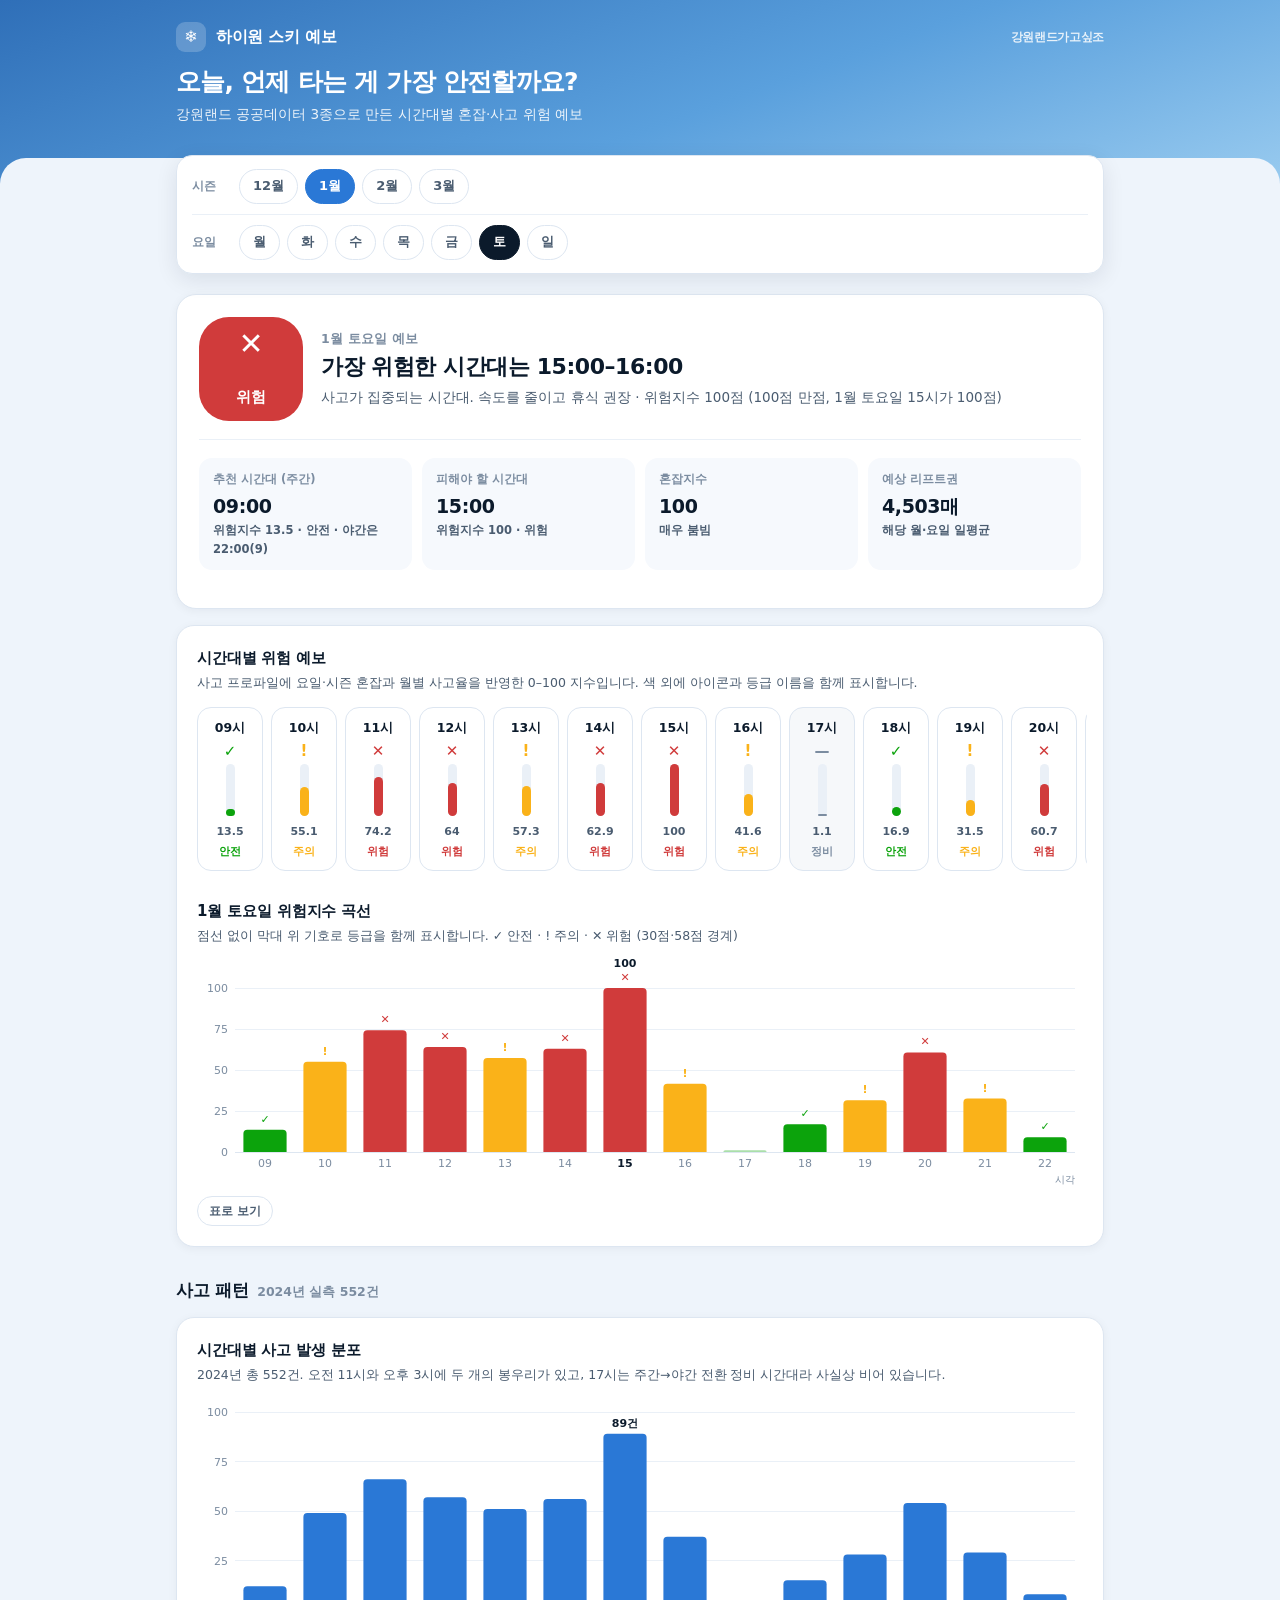
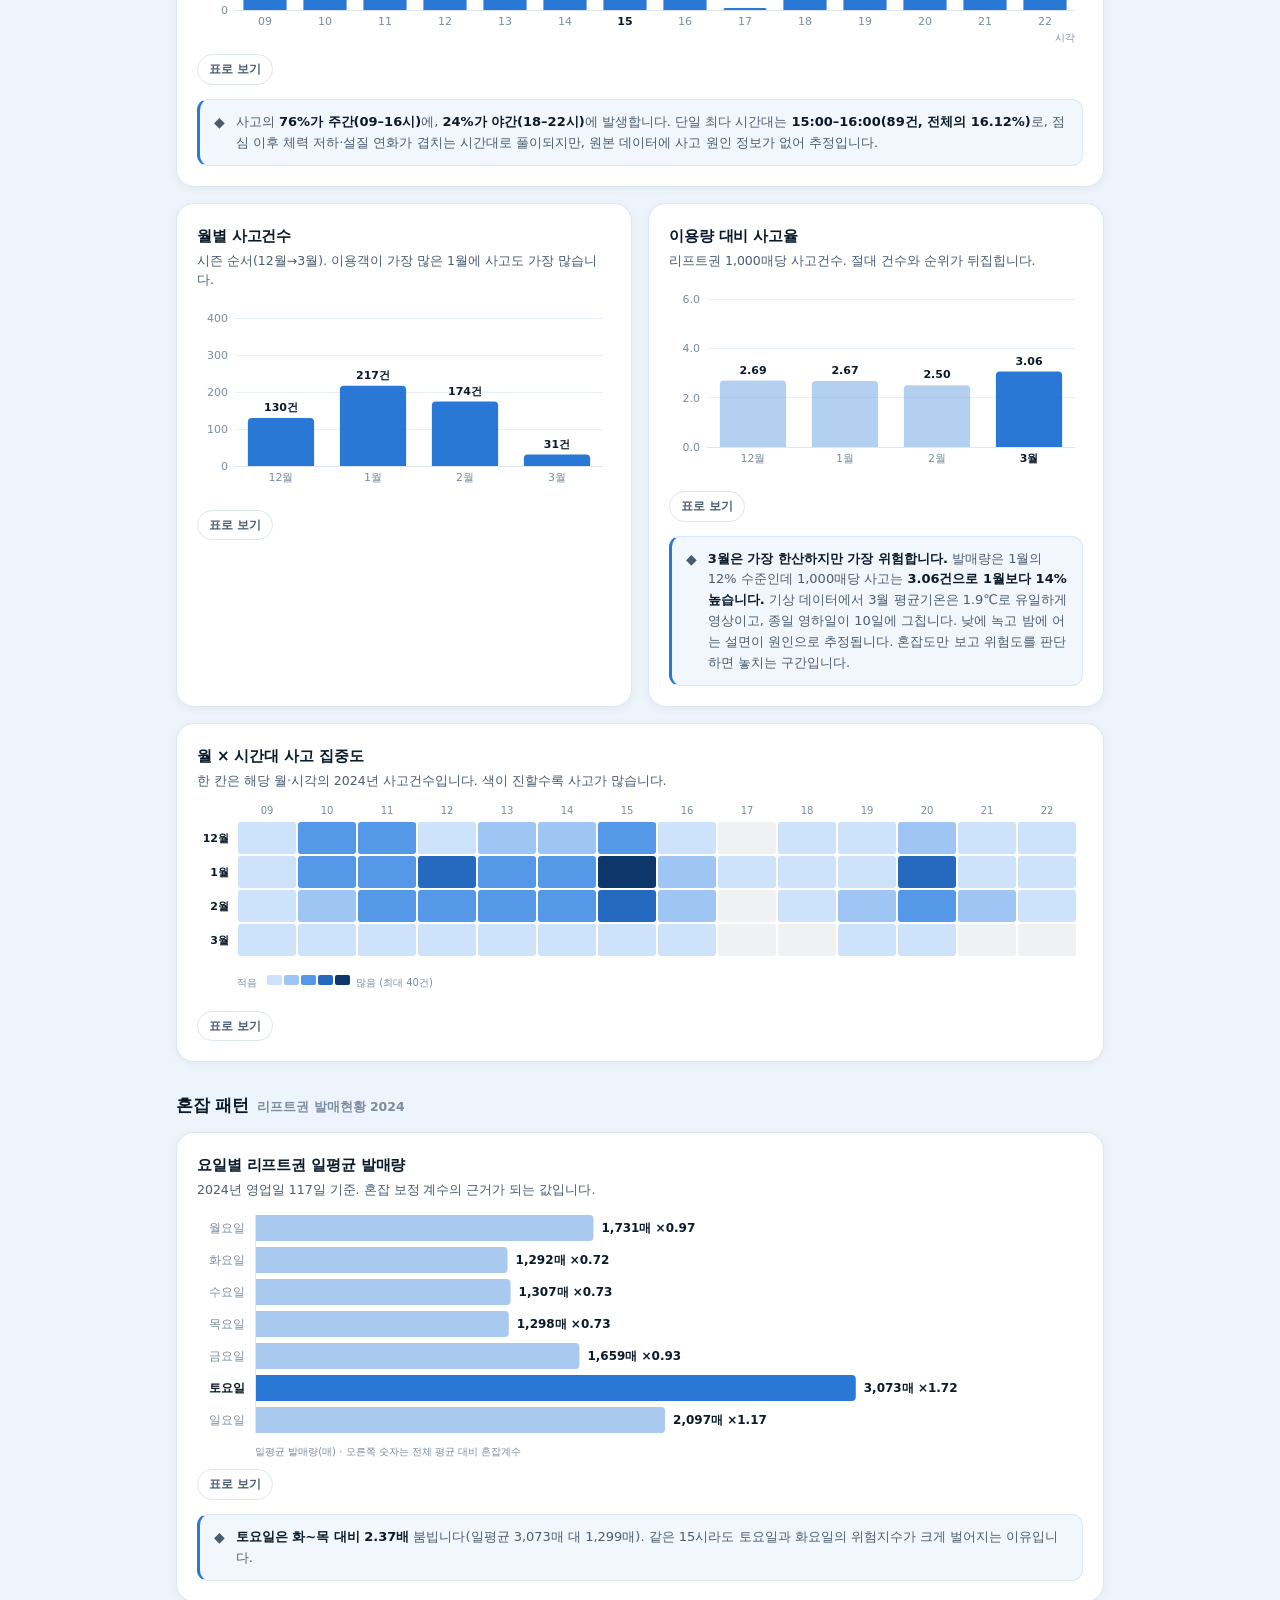
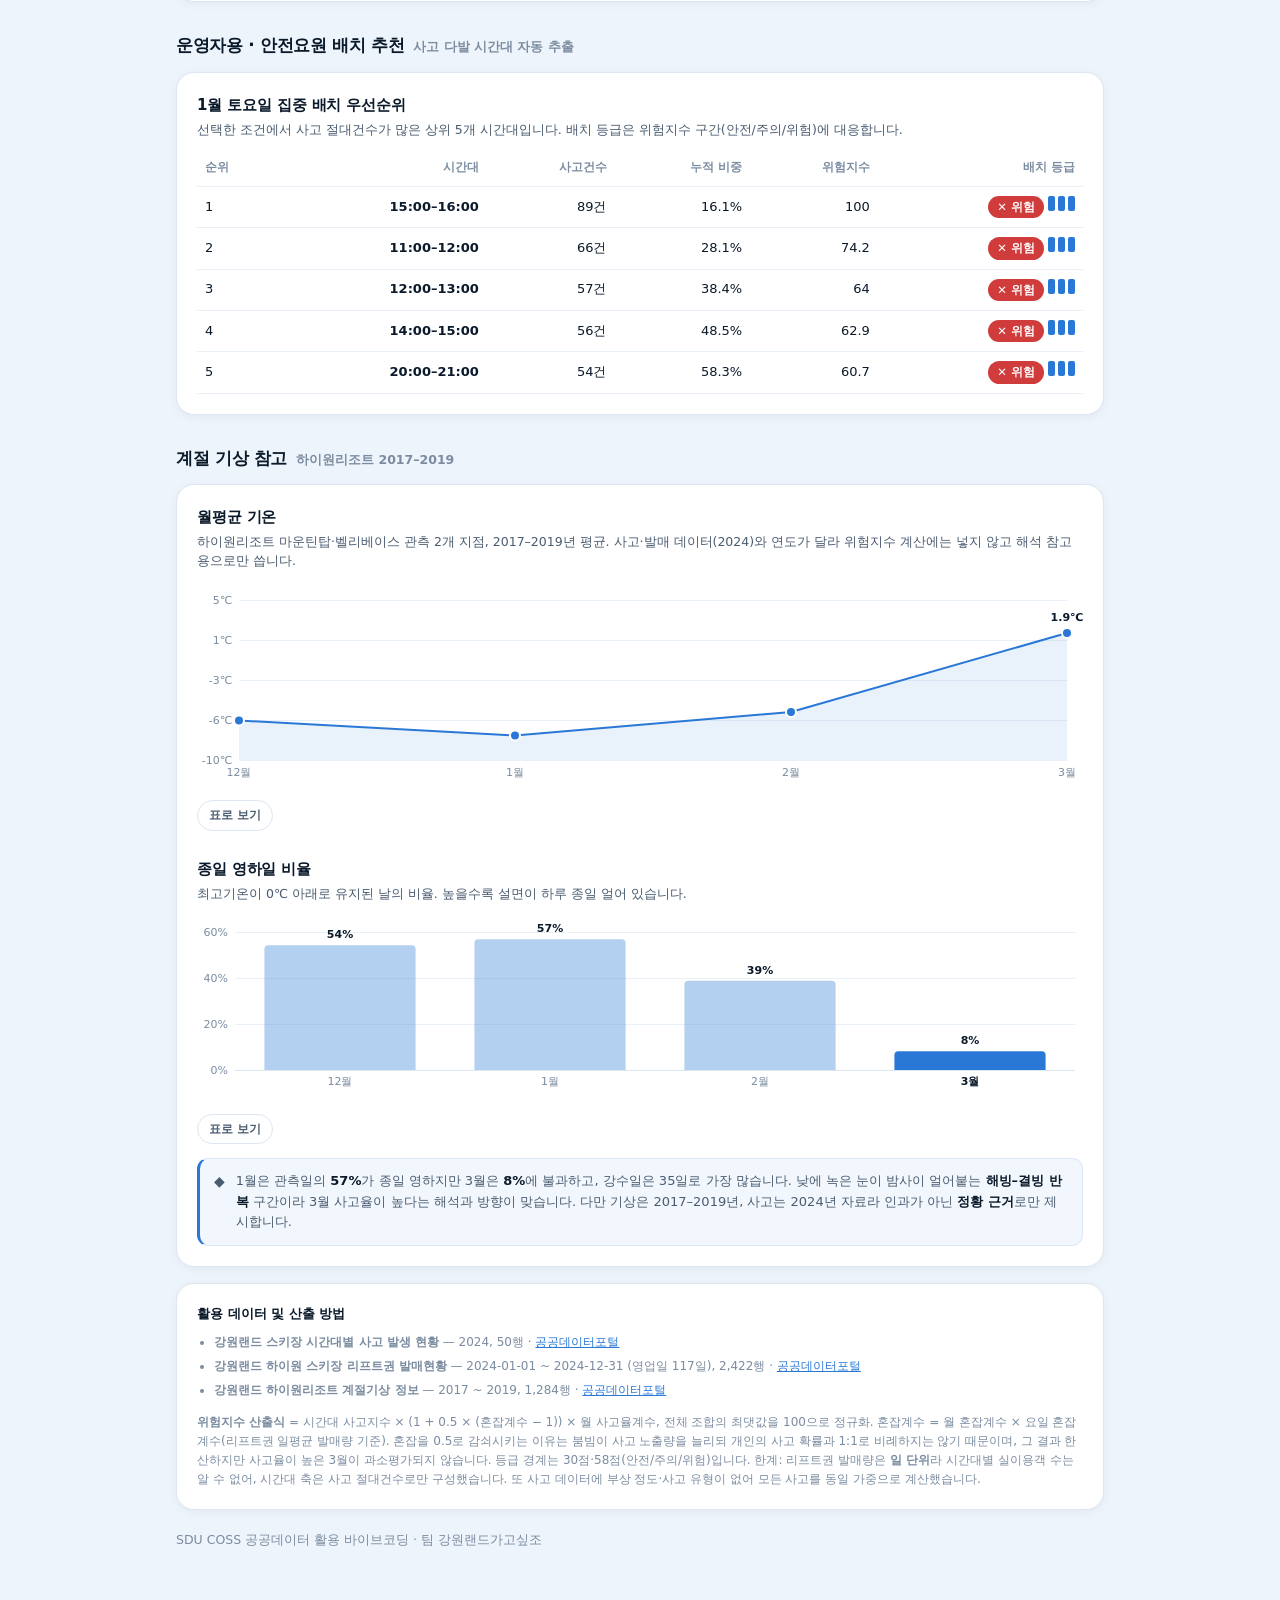
==== index.html @ e533603a "모바일 UI 수정 및 디자인 시안 비교 페이지 제거 - 배치 테이블: 셀 nowrap + 가로 스크롤 컨테이너로 좁은 화면 줄바꿈 깨짐 해결 - 플로팅 바 시즌오프 문구 축약 (모" ====
<!doctype html>
<html lang="ko">
<head>
<meta charset="utf-8">
<meta name="viewport" content="width=device-width, initial-scale=1">
<meta name="description" content="강원랜드 공공데이터 3종으로 만든 하이원 스키장 시간대별 혼잡·사고 위험 예보 서비스">
<meta name="theme-color" content="#2f6fb8">
<title>하이원 스키 예보 — 스키장 혼잡·사고 위험 통합 예보</title>
<link rel="icon" href="data:image/svg+xml,<svg xmlns='http://www.w3.org/2000/svg' viewBox='0 0 100 100'><text y='.9em' font-size='90'>❄️</text></svg>">
<link rel="stylesheet" href="shared/base.css">
<style>
/* ============================================================
   하이원 스키 예보 — 예보형 (최종 확정 디자인)
   기상청 날씨앱 문법: 부드러운 하늘색, 큰 신호등, 가로 시간대 스트립
   ============================================================ */
:root{
  --bg:#eef4fb; --card:#ffffff; --ink:#0b1a2b; --ink2:#4a5c70; --muted:#7b8ca0;
  --line:#dde6f1; --hair:#eaf0f7;
  --sky1:#2f6fb8; --sky2:#5aa0dd; --sky3:#9ccdf0;
  --good:#0ca30c; --warning:#fab219; --critical:#d03b3b;
  --series:#2a78d6;

  /* 차트 엔진 계약 */
  --viz-surface:#ffffff; --viz-ink:#0b1a2b; --viz-ink-2:#4a5c70; --viz-muted:#7b8ca0;
  --viz-grid:#eaf0f7; --viz-axis:#dde6f1; --viz-series:#2a78d6;
  --viz-seq:#cde2fb,#9ec5f4,#5598e7,#256abf,#0d366b;
  --viz-empty:rgba(11,26,43,.06); --viz-hover:rgba(42,120,214,.07); --viz-focus:#2a78d6;
  --viz-tip-bg:#0b1a2b; --viz-tip-ink:#ffffff; --viz-tip-border:rgba(255,255,255,.14);
}
html{ -webkit-text-size-adjust:100%; }
body{
  margin:0; background:var(--bg); color:var(--ink);
  font-family:system-ui,-apple-system,"Segoe UI","Malgun Gothic",sans-serif;
  line-height:1.6; -webkit-font-smoothing:antialiased;
}
.wrap{ max-width:960px; margin:0 auto; padding:0 16px 64px; }

/* ---------- 헤더 ---------- */
.topbar{
  background:linear-gradient(160deg,var(--sky1),var(--sky2) 55%,var(--sky3));
  color:#fff; padding:22px 0 78px; position:relative; overflow:hidden;
}
.topbar::after{
  content:""; position:absolute; left:0; right:0; bottom:-1px; height:44px;
  background:var(--bg); border-radius:26px 26px 0 0;
}
.topbar .wrap{ padding-bottom:0; position:relative; z-index:1; }
.brand{ display:flex; align-items:center; gap:10px; font-weight:800; letter-spacing:-.02em; }
.brand .mark{
  width:30px; height:30px; border-radius:9px; background:rgba(255,255,255,.2);
  display:grid; place-items:center; font-size:16px;
}
.brand h1{ margin:0; font-size:16px; font-weight:800; }
.brand .team{ margin-left:auto; font-size:11.5px; font-weight:600; opacity:.85; }
.tagline{ margin:14px 0 0; font-size:25px; font-weight:800; letter-spacing:-.03em; line-height:1.3; }
.tagline small{ display:block; font-size:13.5px; font-weight:500; opacity:.9; margin-top:7px; letter-spacing:0; }

/* ---------- 필터 (모든 차트를 한 번에 스코프) ---------- */
.filters{
  position:sticky; top:0; z-index:20; margin:-46px 0 20px;
  background:var(--card); border:1px solid var(--line); border-radius:16px;
  padding:13px 15px; box-shadow:0 6px 22px rgba(11,26,43,.09);
}
.frow{ display:flex; align-items:center; gap:9px; flex-wrap:wrap; }
.frow + .frow{ margin-top:10px; padding-top:10px; border-top:1px solid var(--hair); }
.flabel{ font-size:11.5px; font-weight:700; color:var(--muted); min-width:38px; letter-spacing:.02em; }
.chip{
  font:inherit; font-size:13px; font-weight:600; color:var(--ink2);
  padding:6px 13px; border-radius:999px; border:1px solid var(--line);
  background:#fff; cursor:pointer; transition:.15s;
}
.chip:hover{ border-color:var(--series); color:var(--series); }
.chip[aria-pressed="true"]{ background:var(--series); border-color:var(--series); color:#fff; }
.chip.wk[aria-pressed="true"]{ background:#0b1a2b; border-color:#0b1a2b; }

/* ---------- 신호등 히어로 ---------- */
.hero{
  background:var(--card); border:1px solid var(--line); border-radius:20px;
  padding:22px; margin-bottom:16px; box-shadow:0 2px 10px rgba(11,26,43,.05);
}
.hero-top{ display:flex; gap:18px; align-items:center; flex-wrap:wrap; }
.signal{
  width:104px; height:104px; border-radius:30px; flex:none;
  display:grid; place-items:center; gap:2px; color:#fff; text-align:center;
}
.signal .ic{ font-size:30px; line-height:1; font-weight:700; }
.signal .lb{ font-size:15px; font-weight:800; letter-spacing:.02em; }
.hero-txt{ flex:1; min-width:230px; }
.hero-when{ font-size:12.5px; font-weight:700; color:var(--muted); letter-spacing:.02em; }
.hero-head{ margin:3px 0 5px; font-size:22px; font-weight:800; letter-spacing:-.02em; line-height:1.35; }
.hero-desc{ margin:0; font-size:13.5px; color:var(--ink2); }
.hero-grid{
  display:grid; grid-template-columns:repeat(auto-fit,minmax(150px,1fr));
  gap:10px; margin-top:18px; padding-top:18px; border-top:1px solid var(--hair);
}
.mini{ background:#f6f9fd; border-radius:13px; padding:12px 14px; }
.mini dt{ font-size:11.5px; font-weight:700; color:var(--muted); margin:0 0 3px; }
.mini dd{ margin:0; font-size:19px; font-weight:800; letter-spacing:-.02em; }
.mini .sub{ font-size:11.5px; font-weight:600; color:var(--ink2); }

/* ---------- 시간대 스트립 ---------- */
.strip-scroll{ overflow-x:auto; padding:4px 0 10px; margin:0 -4px; }
.strip{ display:flex; gap:8px; padding:0 4px; min-width:min-content; }
.hcard{
  flex:none; width:66px; border-radius:14px; border:1px solid var(--line);
  background:#fff; padding:10px 6px 11px; text-align:center;
}
.hcard.brk{ background:#f6f8fa; }
.hcard .hh{ font-size:12.5px; font-weight:700; font-variant-numeric:tabular-nums; }
.hcard .ic{ font-size:15px; font-weight:800; margin:6px 0 5px; line-height:1; }
.gauge{ height:52px; width:9px; margin:0 auto 7px; background:var(--hair); border-radius:5px; position:relative; }
.gauge i{ position:absolute; left:0; right:0; bottom:0; border-radius:5px; display:block; }
.hcard .sc{ font-size:11px; font-weight:700; color:var(--ink2); font-variant-numeric:tabular-nums; }
.hcard .lv{ font-size:10.5px; font-weight:700; margin-top:2px; }

/* ---------- 카드 ---------- */
.card{
  background:var(--card); border:1px solid var(--line); border-radius:18px;
  padding:20px; margin-bottom:16px; box-shadow:0 2px 10px rgba(11,26,43,.05);
}
.card > .ch-root + .ch-root{ margin-top:26px; padding-top:22px; border-top:1px solid var(--hair); }
.sect{ margin:30px 0 12px; display:flex; align-items:baseline; gap:9px; }
.sect h2{ margin:0; font-size:17px; font-weight:800; letter-spacing:-.02em; }
.sect span{ font-size:12.5px; color:var(--muted); font-weight:600; }
.two{ display:grid; grid-template-columns:1fr 1fr; gap:16px; }
@media (max-width:720px){ .two{ grid-template-columns:1fr; } }

/* ---------- 인사이트 배너 ---------- */
.note{
  display:flex; gap:11px; align-items:flex-start; background:#f2f7fd;
  border:1px solid #dbe8f7; border-left:3px solid var(--series);
  border-radius:11px; padding:12px 14px; font-size:13px; color:var(--ink2); margin-top:14px;
}
.note b{ color:var(--ink); }
.note .ic{ flex:none; font-size:14px; line-height:1.5; }

/* ---------- 배치 테이블 ----------
   좁은 화면에서는 셀이 줄바꿈되며 깨지므로,
   셀은 nowrap으로 고정하고 표 자체가 컨테이너 안에서 가로 스크롤되게 한다 */
.staff-wrap{ overflow-x:auto; -webkit-overflow-scrolling:touch; }
.staff{ width:100%; border-collapse:collapse; font-size:13px; }
.staff th,.staff td{
  padding:9px 8px; border-bottom:1px solid var(--hair); text-align:right;
  white-space:nowrap;
}
.staff th{ font-size:11.5px; color:var(--muted); font-weight:700; }
.staff th:first-child,.staff td:first-child{ text-align:left; }
.staff td.hh{ font-weight:700; font-variant-numeric:tabular-nums; }
.badge{
  display:inline-flex; align-items:center; gap:4px; padding:2px 9px; border-radius:999px;
  font-size:11.5px; font-weight:700; color:#fff; white-space:nowrap;
}
.crew{ display:inline-flex; gap:3px; }
.crew i{ width:7px; height:15px; border-radius:2px; background:var(--series); display:block; }
.crew i.off{ background:var(--hair); }

/* ---------- 플로팅 예보 바 ----------
   히어로가 화면 밖으로 나가면 하단에 핵심 예보를 띄워
   스크롤 중에도 "언제가 위험한가"를 놓치지 않게 한다 */
.floatbar{
  position:fixed; left:50%; bottom:14px; z-index:40;
  transform:translate(-50%, calc(100% + 20px));
  width:min(640px, calc(100vw - 24px));
  display:flex; align-items:center; gap:12px;
  background:rgba(255,255,255,.92); backdrop-filter:blur(10px);
  border:1px solid var(--line); border-radius:16px;
  padding:10px 14px; box-shadow:0 10px 32px rgba(11,26,43,.18);
  cursor:pointer; transition:transform .28s ease, opacity .28s ease;
  opacity:0; pointer-events:none;
  font:inherit; color:inherit; text-align:left;
}
.floatbar.on{ transform:translate(-50%, 0); opacity:1; pointer-events:auto; }
.floatbar .fsig{
  width:44px; height:44px; border-radius:13px; flex:none;
  display:grid; place-items:center; gap:0; color:#fff;
}
.floatbar .fsig .i{ font-size:16px; font-weight:800; line-height:1.1; }
.floatbar .fsig .l{ font-size:9.5px; font-weight:800; line-height:1; }
.floatbar .ftxt{ flex:1; min-width:0; }
.floatbar .fwhen{ display:block; font-size:11px; font-weight:700; color:var(--muted); }
.floatbar .fmain{
  display:block; font-size:14.5px; font-weight:800; letter-spacing:-.015em; line-height:1.3;
  white-space:nowrap; overflow:hidden; text-overflow:ellipsis;
}
.floatbar .fscore{
  flex:none; text-align:right; padding-left:10px; border-left:1px solid var(--hair);
}
.floatbar .fscore .n{ font-size:19px; font-weight:800; letter-spacing:-.02em; line-height:1.1; }
.floatbar .fscore .u{ font-size:10.5px; font-weight:700; color:var(--muted); }
.floatbar .fup{ flex:none; font-size:15px; color:var(--muted); }
.floatbar:hover{ border-color:var(--series); }
.floatbar:focus-visible{ outline:2px solid var(--series); outline-offset:2px; }
@media (max-width:480px){
  .floatbar .fscore{ display:none; }
}

/* ---------- 출처 ---------- */
.src{ font-size:12px; color:var(--muted); }
.src h3{ font-size:13px; color:var(--ink); margin:0 0 8px; }
.src ul{ margin:0; padding-left:17px; }
.src li{ margin-bottom:5px; }
.src a{ color:var(--series); }
.foot{
  display:flex; justify-content:space-between; align-items:center; gap:12px;
  flex-wrap:wrap; margin-top:20px; font-size:12.5px; color:var(--muted);
}
.foot a{ color:var(--series); font-weight:600; text-decoration:none; }
</style>
</head>
<body>

<header class="topbar">
  <div class="wrap">
    <div class="brand">
      <span class="mark" aria-hidden="true">❄</span>
      <h1>하이원 스키 예보</h1>
      <span class="team">강원랜드가고싶조</span>
    </div>
    <p class="tagline">
      오늘, 언제 타는 게 가장 안전할까요?
      <small>강원랜드 공공데이터 3종으로 만든 시간대별 혼잡·사고 위험 예보</small>
    </p>
  </div>
</header>

<div class="wrap">

  <!-- 필터: 한 줄에 모아 모든 차트를 동시에 스코프한다 -->
  <div class="filters" role="group" aria-label="조회 조건">
    <div class="frow">
      <span class="flabel">시즌</span>
      <div id="fMonth" class="frow" style="gap:7px"></div>
    </div>
    <div class="frow">
      <span class="flabel">요일</span>
      <div id="fDow" class="frow" style="gap:7px"></div>
    </div>
  </div>

  <!-- 히어로 신호등 -->
  <section class="hero" aria-live="polite">
    <div class="hero-top">
      <div class="signal" id="sigBox">
        <span class="ic" id="sigIcon">✓</span>
        <span class="lb" id="sigLabel">안전</span>
      </div>
      <div class="hero-txt">
        <div class="hero-when" id="heroWhen"></div>
        <h2 class="hero-head" id="heroHead"></h2>
        <p class="hero-desc" id="heroDesc"></p>
      </div>
    </div>
    <dl class="hero-grid">
      <div class="mini"><dt>추천 시간대 (주간)</dt><dd id="mBest"></dd><div class="sub" id="mBestSub"></div></div>
      <div class="mini"><dt>피해야 할 시간대</dt><dd id="mWorst"></dd><div class="sub" id="mWorstSub"></div></div>
      <div class="mini"><dt>혼잡지수</dt><dd id="mCrowd"></dd><div class="sub" id="mCrowdSub"></div></div>
      <div class="mini"><dt>예상 리프트권</dt><dd id="mLift"></dd><div class="sub">해당 월·요일 일평균</div></div>
    </dl>
  </section>

  <!-- 시간대 스트립 -->
  <section class="card">
    <div class="ch-head">
      <h3 class="ch-title">시간대별 위험 예보</h3>
      <p class="ch-sub">사고 프로파일에 요일·시즌 혼잡과 월별 사고율을 반영한 0–100 지수입니다. 색 외에 아이콘과 등급 이름을 함께 표시합니다.</p>
    </div>
    <div class="strip-scroll"><div class="strip" id="strip"></div></div>
    <div id="cRiskBars" style="margin-top:18px"></div>
  </section>

  <div class="sect"><h2>사고 패턴</h2><span id="sectAcc"></span></div>
  <section class="card">
    <div id="cHour"></div>
    <div class="note" id="noteHour"></div>
  </section>

  <div class="two">
    <section class="card"><div id="cMonthAcc"></div></section>
    <section class="card"><div id="cMonthRate"></div><div class="note" id="noteRate"></div></section>
  </div>

  <section class="card"><div id="cHeat"></div></section>

  <div class="sect"><h2>혼잡 패턴</h2><span>리프트권 발매현황 2024</span></div>
  <section class="card">
    <div id="cDow"></div>
    <div class="note" id="noteDow"></div>
  </section>

  <div class="sect"><h2>운영자용 · 안전요원 배치 추천</h2><span>사고 다발 시간대 자동 추출</span></div>
  <section class="card">
    <div class="ch-head">
      <h3 class="ch-title" id="staffTitle"></h3>
      <p class="ch-sub">선택한 조건에서 사고 절대건수가 많은 상위 5개 시간대입니다. 배치 등급은 위험지수 구간(안전/주의/위험)에 대응합니다.</p>
    </div>
    <div class="staff-wrap">
      <table class="staff">
        <thead><tr><th>순위</th><th>시간대</th><th>사고건수</th><th>누적 비중</th><th>위험지수</th><th>배치 등급</th></tr></thead>
        <tbody id="staffBody"></tbody>
      </table>
    </div>
  </section>

  <div class="sect"><h2>계절 기상 참고</h2><span>하이원리조트 2017–2019</span></div>
  <section class="card">
    <div id="cWx"></div>
    <div class="note" id="noteWx"></div>
  </section>

  <section class="card src">
    <h3>활용 데이터 및 산출 방법</h3>
    <ul id="srcList"></ul>
    <p style="margin:12px 0 0" id="method"></p>
  </section>

  <div class="foot">
    <span>SDU COSS 공공데이터 활용 바이브코딩 · 팀 강원랜드가고싶조</span>
  </div>
</div>

<!-- 플로팅 예보 바: 히어로가 화면 밖일 때만 표시, 누르면 예보로 복귀 -->
<button class="floatbar" id="floatbar" type="button" aria-hidden="true" tabindex="-1"
        title="현재 시간 기준 위험도 — 누르면 상단 예보로 이동">
  <span class="fsig" id="fbSig"><span class="i" id="fbIcon">!</span><span class="l" id="fbLabel">주의</span></span>
  <span class="ftxt">
    <span class="fwhen" id="fbWhen"></span>
    <span class="fmain" id="fbMain"></span>
  </span>
  <span class="fscore"><span class="n" id="fbScore"></span><br><span class="u">위험지수</span></span>
  <span class="fup" aria-hidden="true">↑</span>
</button>

<script src="data/dataset.js?v=2"></script>
<script src="shared/model.js?v=2"></script>
<script src="shared/charts.js?v=2"></script>
<script src="shared/app.js?v=2"></script>
<script>
(function(){
  const M = window.MODEL, D = M.D, A = window.APP;
  const state = { month: 1, dow: 5 };
  const STATUS = { good:'var(--good)', warning:'var(--warning)', critical:'var(--critical)' };
  const col = lv => STATUS[lv.token];

  // ---- 섹션 라벨: 하드코딩 대신 데이터에서 ----
  document.getElementById('sectAcc').textContent =
    `${D.meta.sources[0].period}년 실측 ${M.num(M.summary.totalAccidents)}건`;

  // ---- 필터 칩 ----
  A.chips(document.getElementById('fMonth'), M.MONTHS.map(m => ({ v:m, t:m+'월' })),
    () => state.month, v => { state.month = v; render(); });
  A.chips(document.getElementById('fDow'), M.DOW_KO.map((t,i) => ({ v:i, t })),
    () => state.dow, v => { state.dow = v; render(); }, 'wk');

  function render(){
    A.syncChips();
    const { month:m, dow:w } = state;
    const prof = M.dayProfile(m, w);
    const rec  = M.recommend(m, w);
    const when = `${m}월 ${M.DOW_KO[w]}요일`;

    // ---- 히어로 : 그 날의 최고 위험 시간대를 대표값으로 ----
    const peak = prof.reduce((a,b) => b.score > a.score ? b : a);
    document.getElementById('sigBox').style.background = col(peak.level);
    document.getElementById('sigIcon').textContent = peak.level.icon;
    document.getElementById('sigLabel').textContent = peak.level.label;
    document.getElementById('heroWhen').textContent = when + ' 예보';
    document.getElementById('heroHead').innerHTML =
      `가장 위험한 시간대는 <b>${M.hrange(peak.hour)}</b>`;
    document.getElementById('heroDesc').textContent =
      `${peak.level.desc} · 위험지수 ${peak.score}점 (100점 만점, ${M.riskMaxLabel}가 100점)`;

    const b = rec.bestDay, wst = rec.worst[0];
    document.getElementById('mBest').textContent = M.hhmm(b.hour);
    document.getElementById('mBestSub').textContent =
      `위험지수 ${b.score} · ${b.level.label} · 야간은 ${M.hhmm(rec.bestNight.hour)}(${rec.bestNight.score})`;
    document.getElementById('mWorst').textContent = M.hhmm(wst.hour);
    document.getElementById('mWorstSub').textContent = `위험지수 ${wst.score} · ${wst.level.label}`;
    const ci = M.crowdIndex(m, w);
    document.getElementById('mCrowd').textContent = ci;
    document.getElementById('mCrowdSub').textContent = A.crowdWord(ci);
    const est = Math.round(D.meta.meanDaily * M.monthCrowdF[m] * M.dowF[w]);
    document.getElementById('mLift').textContent = M.num(est) + '매';

    // ---- 시간대 스트립 ----
    const strip = document.getElementById('strip');
    strip.innerHTML = '';
    prof.forEach(p => {
      const brk = p.session.key === 'break';
      const c = document.createElement('div');
      c.className = 'hcard' + (brk ? ' brk' : '');
      c.innerHTML =
        `<div class="hh">${M.pad(p.hour)}시</div>
         <div class="ic" style="color:${brk?'var(--muted)':col(p.level)}">${brk?'—':p.level.icon}</div>
         <div class="gauge"><i style="height:${Math.max(3,p.score)}%;background:${brk?'var(--muted)':col(p.level)}"></i></div>
         <div class="sc">${p.score}</div>
         <div class="lv" style="color:${brk?'var(--muted)':col(p.level)}">${brk?'정비':p.level.label}</div>`;
      c.title = brk
        ? '주간→야간 전환 정비 시간대'
        : `${M.hrange(p.hour)} · 위험지수 ${p.score} (${p.level.label}) · 2024년 사고 ${p.accidents}건`;
      strip.appendChild(c);
    });

    // ---- 위험지수 막대 ----
    CH.bars(document.getElementById('cRiskBars'), {
      title: `${when} 위험지수 곡선`,
      subtitle: `점선 없이 막대 위 기호로 등급을 함께 표시합니다. ✓ 안전 · ! 주의 · ✕ 위험 (${M.T1}점·${M.T2}점 경계)`,
      data: prof.map(p => ({
        label: M.pad(p.hour), value: p.score, p,
        emphasis: p.hour === peak.hour, dim: p.session.key === 'break',
      })),
      height: 230, yMax: 100, yTicks: 4,
      color: d => col(d.p.level),
      glyph: d => d.p.session.key === 'break' ? null : d.p.level.icon,
      glyphColor: d => col(d.p.level),
      directLabel: d => d.p.hour === peak.hour,
      tooltip: d => [
        [`${M.hrange(d.p.hour)} · ${d.p.level.label}`, ''],
        ['위험지수', d.value],
        ['2024년 사고', d.p.accidents + '건'],
        ['전체 사고 중', d.p.share + '%'],
        ['운영 구분', d.p.session.label],
      ],
      xTitle: '시각',
      table: {
        cols: ['시각','위험지수','등급','2024년 사고','비중'],
        rows: prof.map(p => [M.hrange(p.hour), p.score, p.level.label, p.accidents + '건', p.share + '%']),
        caption: `${when} 기준 · 위험지수는 시간대 사고 프로파일 × 혼잡 보정 × 월 사고율 계수`,
      },
    });

    // ---- 안전요원 배치 ----
    const st = M.staffing(m, w);
    document.getElementById('staffTitle').textContent = `${when} 집중 배치 우선순위`;
    const tb = document.getElementById('staffBody');
    tb.innerHTML = '';
    let cum = 0;
    st.forEach(s => {
      cum += s.cover;
      const tr = document.createElement('tr');
      tr.innerHTML =
        `<td>${s.rank}</td>
         <td class="hh">${M.hrange(s.hour)}</td>
         <td>${s.accidents}건</td>
         <td>${cum.toFixed(1)}%</td>
         <td>${s.score}</td>
         <td><span class="badge" style="background:${col(s.level)}">${s.level.icon} ${s.level.label}</span>
             <span class="crew" title="배치 등급 ${s.crew}/3" aria-label="배치 등급 ${s.crew}단계">
               ${[1,2,3].map(i => `<i class="${i<=s.crew?'':'off'}"></i>`).join('')}
             </span></td>`;
      tb.appendChild(tr);
    });
  }

  // ---- 조건과 무관한 고정 차트 ----
  A.staticCharts({
    hour:'cHour', monthAcc:'cMonthAcc', monthRate:'cMonthRate',
    heat:'cHeat', dow:'cDow', wx:'cWx',
    noteHour:'noteHour', noteRate:'noteRate', noteDow:'noteDow', noteWx:'noteWx',
    srcList:'srcList', method:'method',
  });

  render();

  // ---- 플로팅 바: 현재 시각 기준 자동 위험도 (필터와 무관, 1분마다 갱신) ----
  (function(){
    const $ = id => document.getElementById(id);
    const GRAY = 'var(--muted)';
    const two = n => String(n).padStart(2, '0');
    const at = (m, w, h) => M.dayProfile(m, w).find(p => p.hour === h);

    const set = (bg, icon, label, when, main, score) => {
      $('fbSig').style.background = bg;
      $('fbIcon').textContent = icon;
      $('fbLabel').textContent = label;
      $('fbWhen').textContent = when;
      $('fbMain').textContent = main;
      $('fbScore').textContent = score;
    };

    function update(now){
      now = now || new Date();
      const t = `${two(now.getHours())}:${two(now.getMinutes())}`;
      const m = now.getMonth() + 1;
      const w = (now.getDay() + 6) % 7;          // 0=월 … 6=일
      const h = now.getHours();
      const dowKo = M.DOW_KO[w] + '요일';

      // 시즌 오프(4–11월): 현재 위험도가 존재하지 않음을 명시하고 참고 예보만 제공
      if (!M.MONTHS.includes(m)) {
        const pk = M.dayProfile(12, w).reduce((a, b) => b.score > a.score ? b : a);
        set(GRAY, '❄', '시즌오프',
          `지금 ${t} · 운영은 12–3월`,
          `참고: 12월 ${dowKo} 최위험 ${M.hhmm(pk.hour)} (지수 ${pk.score})`,
          '—');
        return;
      }
      // 개장 전 (…~09시)
      if (h < 9) {
        const p9 = at(m, w, 9);
        set(GRAY, '—', '개장 전',
          `지금 ${t} · ${m}월 ${dowKo}`,
          `09시 개장 · 첫 시간대 예보는 ${p9.level.icon} ${p9.level.label} (지수 ${p9.score})`,
          '—');
        return;
      }
      // 운영 종료 (23시~) → 다음 날 09시 예보
      if (h > 22) {
        const tm = new Date(now); tm.setDate(tm.getDate() + 1);
        const m2 = tm.getMonth() + 1, w2 = (tm.getDay() + 6) % 7;
        if (M.MONTHS.includes(m2)) {
          const p9 = at(m2, w2, 9);
          set(GRAY, '—', '운영 종료',
            `지금 ${t} · 오늘 운영이 끝났습니다`,
            `내일(${M.DOW_KO[w2]}) 09시 예보는 ${p9.level.icon} ${p9.level.label} (지수 ${p9.score})`,
            '—');
        } else {
          set(GRAY, '❄', '시즌오프', `지금 ${t}`, '스키장 운영 시즌(12–3월)이 아닙니다', '—');
        }
        return;
      }
      // 운영 중 — 17시는 주간→야간 전환 정비
      const p = at(m, w, h);
      if (p.session.key === 'break') {
        set(GRAY, '—', '정비',
          `지금 ${t} · ${m}월 ${dowKo}`,
          '주간→야간 전환 정비 시간대입니다 (야간 개장 18시)',
          '—');
        return;
      }
      set(col(p.level), p.level.icon, p.level.label,
        `지금 ${t} · ${m}월 ${dowKo}`,
        `현재 ${M.hrange(p.hour)}는 ${p.level.label} 시간대입니다`,
        p.score);
    }

    update();
    setInterval(() => update(), 60 * 1000);
    window.__fbUpdate = update;   // 데모·테스트용: 특정 시각을 주입해 상태 확인
  })();

  // ---- 플로팅 바 표시 제어: 히어로가 화면 밖일 때만 ----
  (function(){
    const bar = document.getElementById('floatbar');
    const hero = document.querySelector('.hero');
    bar.addEventListener('click', () => {
      hero.scrollIntoView({ behavior: 'smooth', block: 'start' });
    });
    const set = show => {
      bar.classList.toggle('on', show);
      bar.setAttribute('aria-hidden', String(!show));
      bar.tabIndex = show ? 0 : -1;
    };
    if ('IntersectionObserver' in window) {
      new IntersectionObserver(
        ([e]) => set(!e.isIntersecting && e.boundingClientRect.top < 0),
        { threshold: 0 }
      ).observe(hero);
    } else {
      addEventListener('scroll',
        () => set(hero.getBoundingClientRect().bottom < 0), { passive: true });
    }
  })();
})();
</script>
</body>
</html>
---- shared/base.css ----
/* 차트 껍데기 공통 구조 — 색은 전부 각 시안의 CSS 변수에서 가져온다 */

*, *::before, *::after { box-sizing: border-box; }

.ch-root { width: 100%; }
.ch-head { margin: 0 0 10px; }
.ch-title {
  margin: 0; font-size: 15px; font-weight: 700; letter-spacing: -0.01em;
  color: var(--viz-ink);
}
.ch-sub {
  margin: 4px 0 0; font-size: 12.5px; line-height: 1.5;
  color: var(--viz-ink-2, var(--viz-muted));
}
.ch-plot { width: 100%; min-width: 0; }
.ch-plot svg { max-width: 100%; }
.ch-plot svg [tabindex]:focus-visible {
  outline: 2px solid var(--viz-focus, currentColor);
  outline-offset: 2px;
}

.ch-toggle {
  margin-top: 10px; padding: 5px 11px; font: inherit; font-size: 11.5px; font-weight: 600;
  color: var(--viz-ink-2, var(--viz-muted));
  background: transparent; border: 1px solid var(--viz-axis); border-radius: 999px;
  cursor: pointer; transition: background .15s, color .15s;
}
.ch-toggle:hover { background: var(--viz-hover, rgba(128,128,128,.09)); color: var(--viz-ink); }

.ch-tablewrap { margin-top: 10px; overflow-x: auto; }
.ch-table {
  width: 100%; border-collapse: collapse; font-size: 12px;
  font-variant-numeric: tabular-nums; color: var(--viz-ink);
}
.ch-table caption {
  caption-side: bottom; padding-top: 8px; font-size: 11px;
  color: var(--viz-muted); text-align: left;
}
.ch-table th, .ch-table td {
  padding: 6px 10px; text-align: right; border-bottom: 1px solid var(--viz-grid);
  white-space: nowrap;
}
.ch-table thead th {
  text-align: right; font-weight: 700; color: var(--viz-ink-2, var(--viz-muted));
  border-bottom: 1px solid var(--viz-axis);
}
.ch-table th[scope="row"], .ch-table thead th:first-child { text-align: left; }
.ch-table tbody tr:hover { background: var(--viz-hover, rgba(128,128,128,.06)); }

/* 저시력·강제 색상 모드에서는 색이 아니라 라벨이 의미를 옮긴다 */
@media (forced-colors: active) {
  .ch-plot svg path, .ch-plot svg rect { forced-color-adjust: none; }
}
@media (prefers-reduced-motion: reduce) {
  * { animation-duration: .001ms !important; transition-duration: .001ms !important; }
}
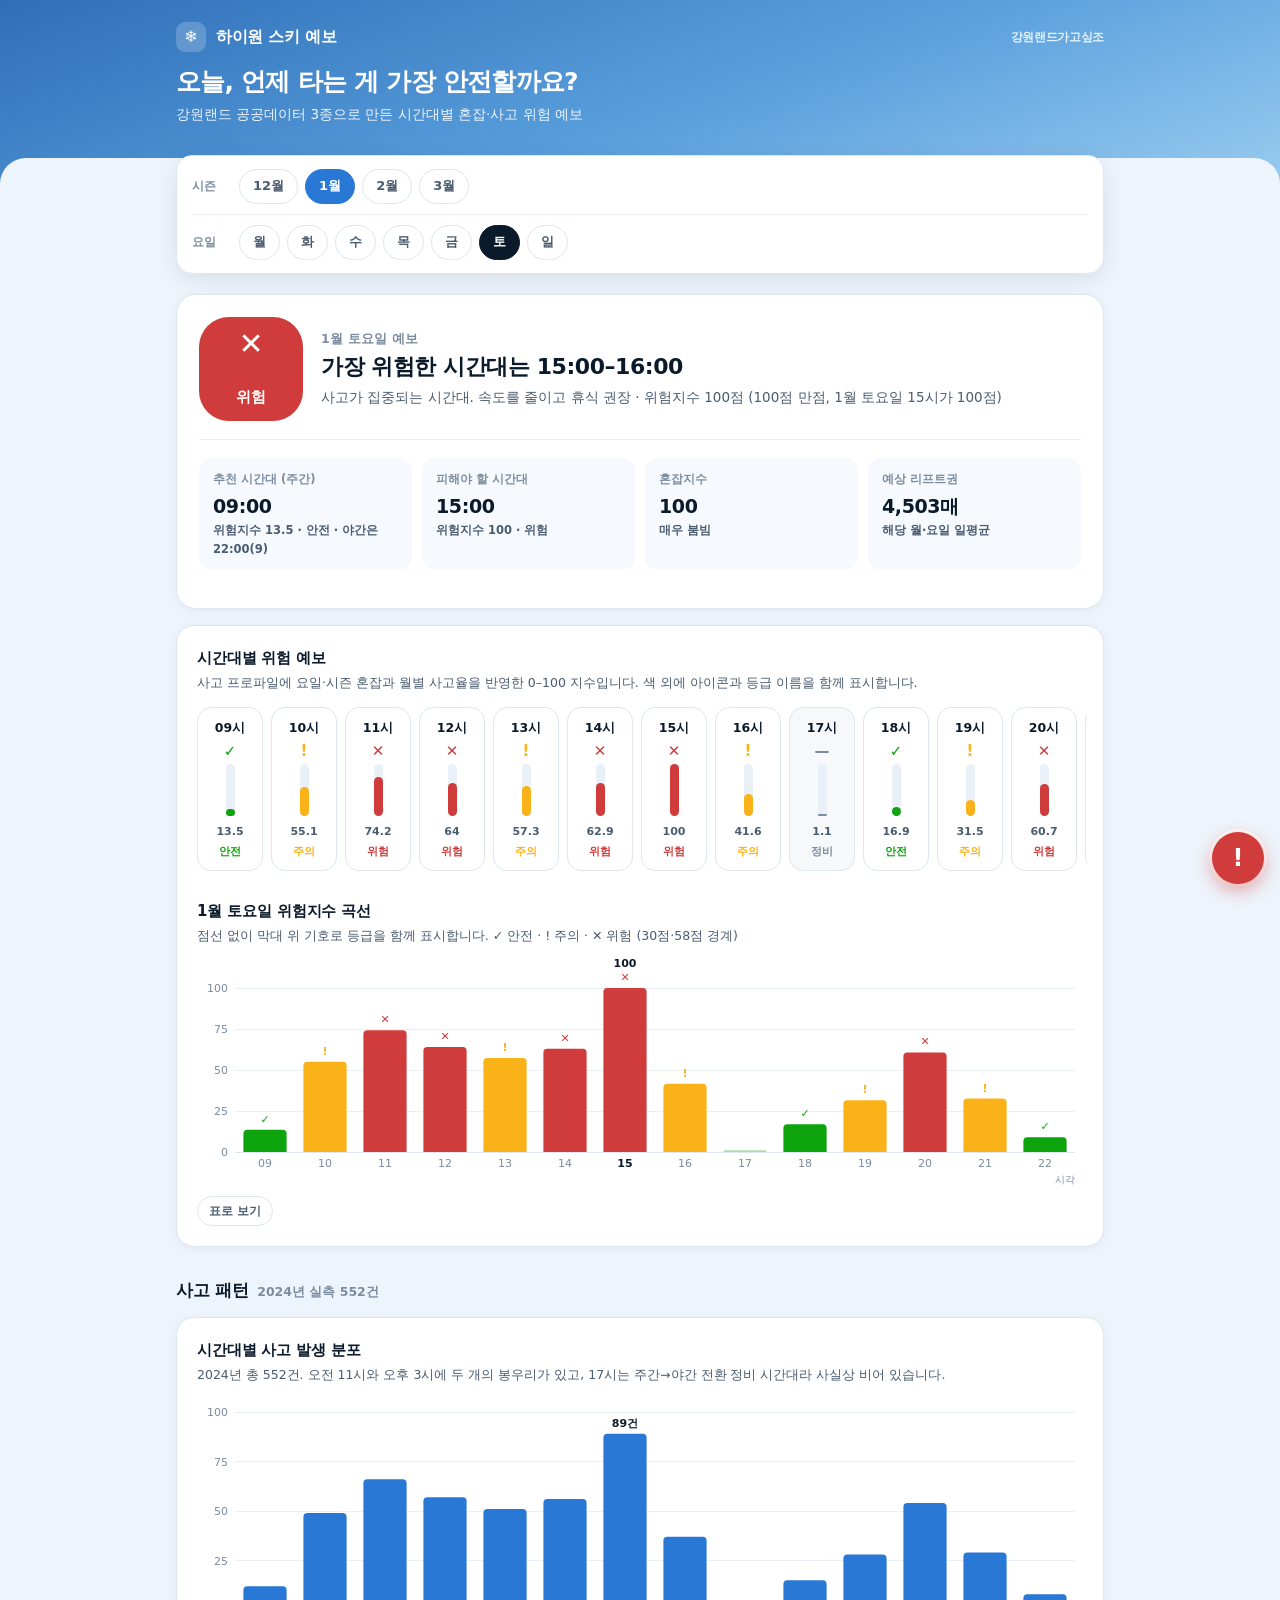
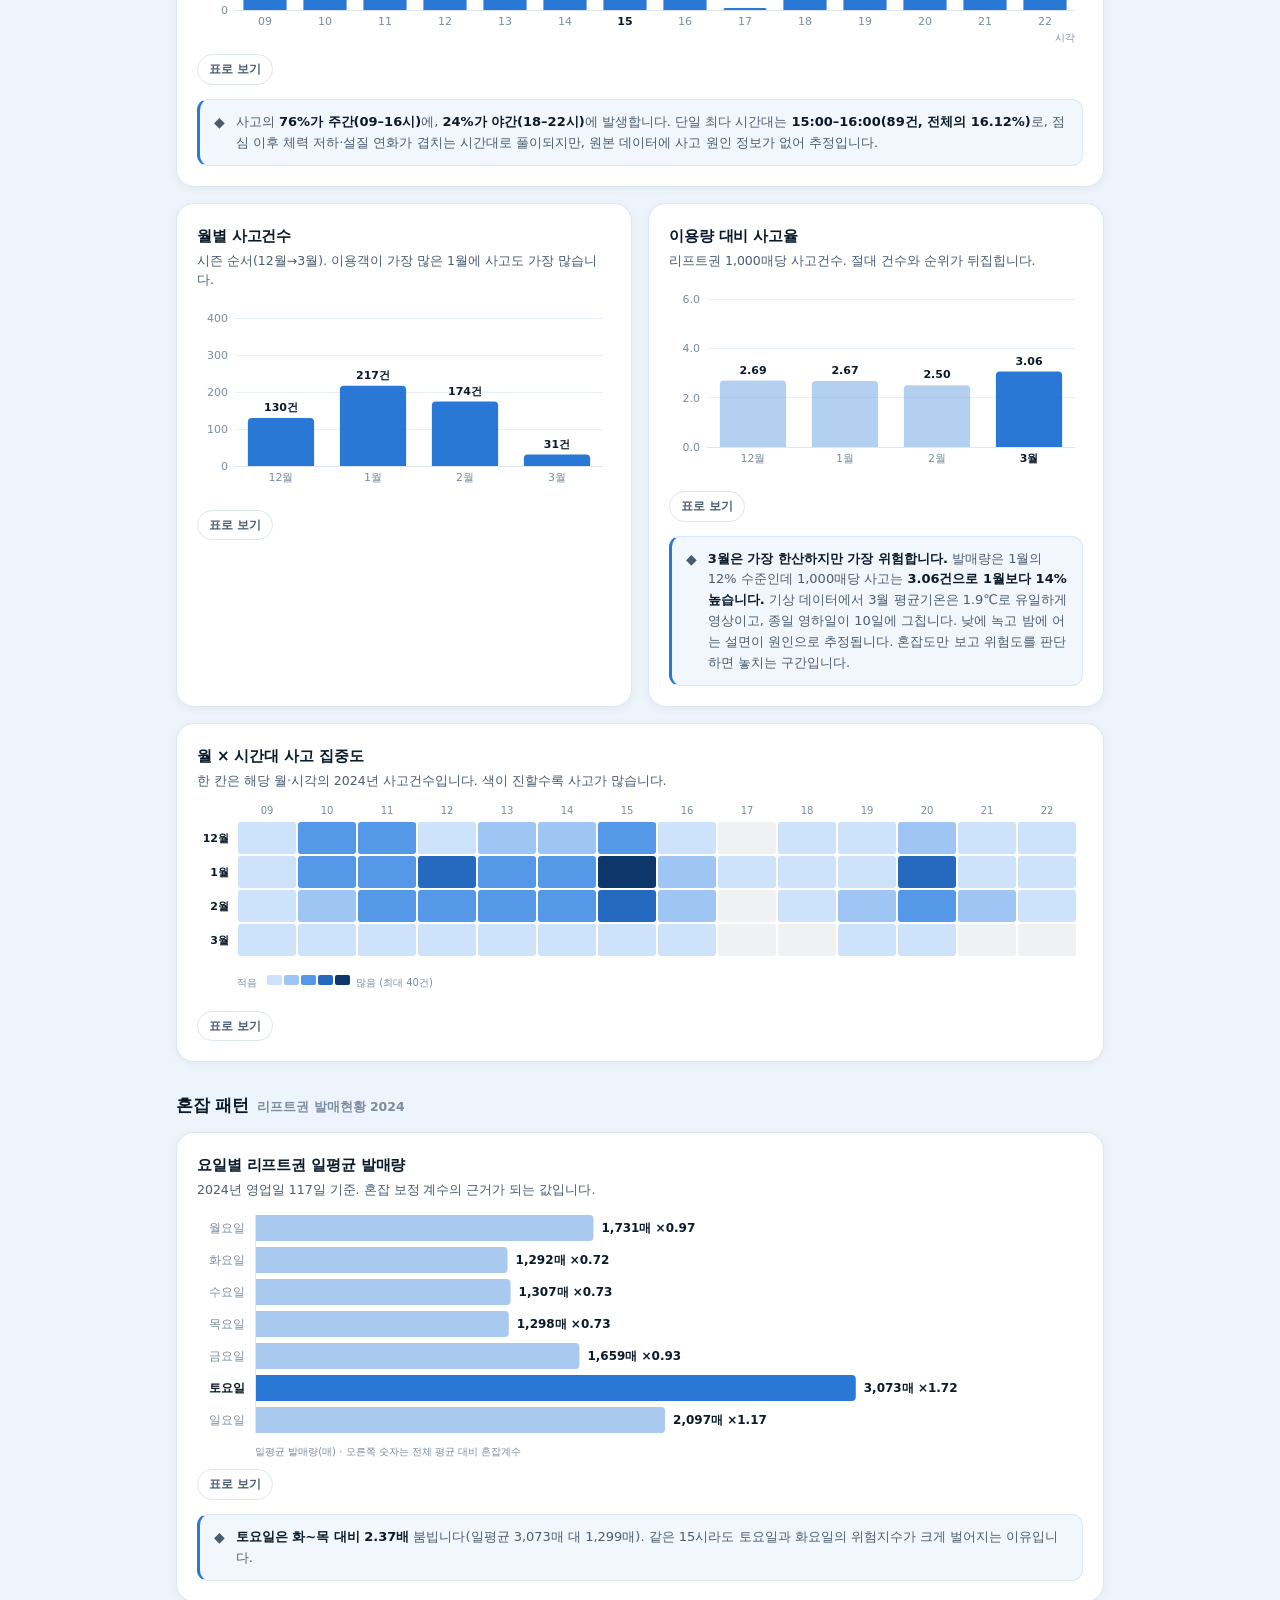
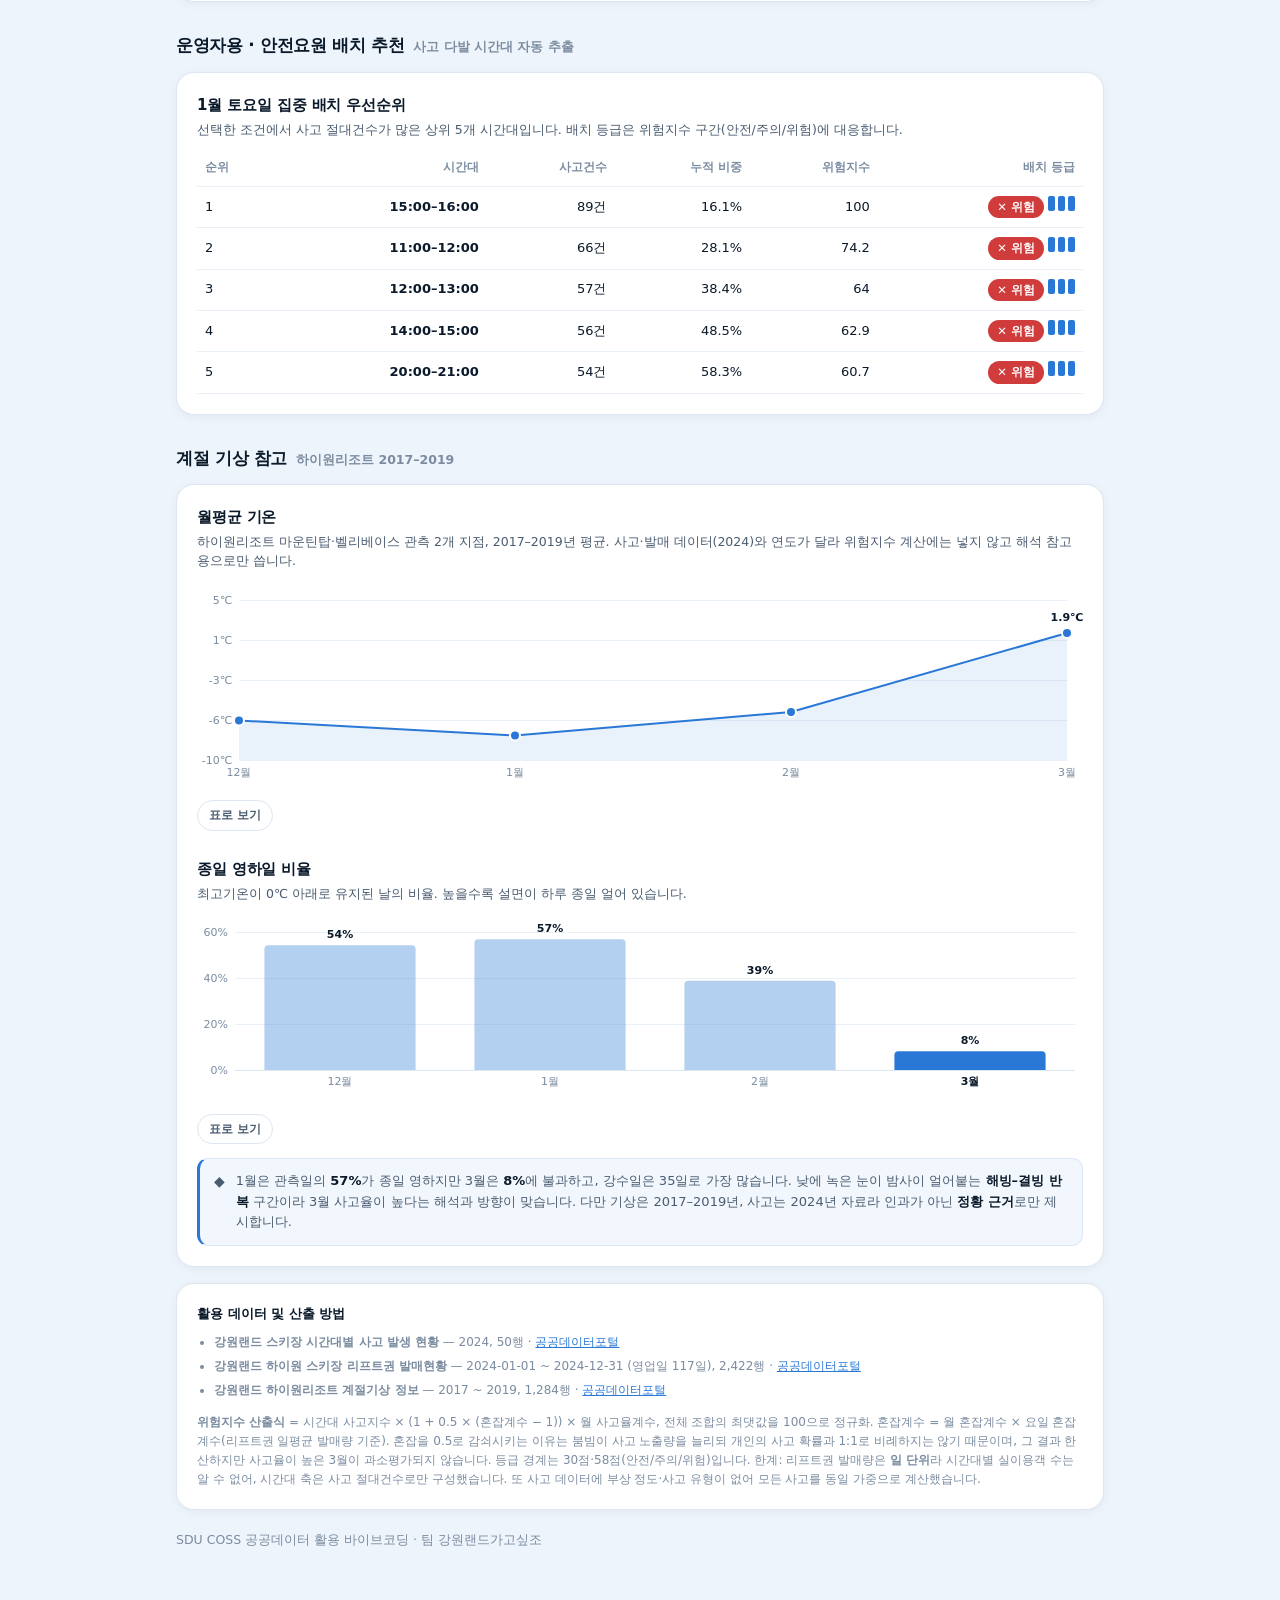
==== commit 7e839721: "사고 신고 버튼 추가 — 하이원 패트롤 직통 전화 - 우하단 빨간 느낌표 원형 버튼, 플로팅 바 표시 시 그 위로 이동 - 패널: tel:0335907119 링크(휴대폰에서 바로 " ====
--- a/index.html
+++ b/index.html
@@ -194,6 +194,57 @@
   .floatbar .fscore{ display:none; }
 }
 
+/* ---------- 사고 신고 버튼 + 패널 ----------
+   플로팅 바가 보일 때는 .lifted 로 그 위에 얹힌다 */
+.sos{
+  position:fixed; right:16px; bottom:16px; z-index:41;
+  width:52px; height:52px; border-radius:50%; border:none; cursor:pointer;
+  background:var(--critical); color:#fff;
+  font-size:24px; font-weight:900; line-height:1; font-family:inherit;
+  display:grid; place-items:center;
+  box-shadow:0 6px 18px rgba(208,59,59,.45), 0 0 0 3px rgba(255,255,255,.85);
+  transition:bottom .28s ease, transform .15s ease;
+}
+.sos:hover{ transform:scale(1.07); }
+.sos:focus-visible{ outline:3px solid var(--ink); outline-offset:2px; }
+.sos.lifted{ bottom:96px; }
+.sos-panel{
+  position:fixed; right:16px; bottom:78px; z-index:42;
+  width:min(330px, calc(100vw - 32px));
+  background:#fff; border:1px solid var(--line); border-radius:16px;
+  box-shadow:0 14px 40px rgba(11,26,43,.28);
+  padding:16px 16px 14px; display:none;
+  transition:bottom .28s ease;
+}
+.sos-panel.open{ display:block; }
+.sos-panel.lifted{ bottom:158px; }
+.sos-head{
+  display:flex; align-items:center; justify-content:space-between;
+  font-size:14px; font-weight:800; letter-spacing:-.01em; margin-bottom:11px;
+}
+.sos-close{
+  border:none; background:none; cursor:pointer; padding:2px 6px;
+  font-size:16px; font-weight:700; color:var(--muted); line-height:1;
+}
+.sos-close:hover{ color:var(--ink); }
+.sos-call{
+  display:flex; align-items:center; justify-content:center; gap:9px;
+  background:var(--critical); color:#fff; text-decoration:none;
+  font-size:20px; font-weight:800; letter-spacing:.01em;
+  font-variant-numeric:tabular-nums;
+  border-radius:12px; padding:13px 10px;
+}
+.sos-call:active{ opacity:.85; }
+.sos-callsub{ font-size:11.5px; color:var(--muted); text-align:center; margin:7px 0 12px; }
+.sos-tips{ margin:0; padding:0; list-style:none; border-top:1px solid var(--hair); }
+.sos-tips li{
+  display:flex; gap:8px; padding:9px 0; font-size:12.5px; line-height:1.55;
+  color:var(--ink2); border-bottom:1px solid var(--hair);
+}
+.sos-tips li:last-child{ border-bottom:0; }
+.sos-tips .tip-ic{ flex:none; font-size:13px; }
+.sos-tips b{ color:var(--ink); }
+
 /* ---------- 출처 ---------- */
 .src{ font-size:12px; color:var(--muted); }
 .src h3{ font-size:13px; color:var(--ink); margin:0 0 8px; }
@@ -316,6 +367,27 @@
   <div class="foot">
     <span>SDU COSS 공공데이터 활용 바이브코딩 · 팀 강원랜드가고싶조</span>
   </div>
+</div>
+
+<!-- 사고 신고: 패트롤 직통 전화 + 신고 요령 -->
+<button class="sos" id="sosBtn" type="button"
+        aria-label="사고 신고 — 하이원 패트롤 전화" aria-expanded="false" aria-controls="sosPanel"
+        title="사고 신고 · 하이원 패트롤">!</button>
+<div class="sos-panel" id="sosPanel" role="dialog" aria-label="사고 신고 안내" hidden>
+  <div class="sos-head">
+    <span>⛑ 사고 신고 · 하이원 패트롤</span>
+    <button class="sos-close" id="sosClose" type="button" aria-label="닫기">✕</button>
+  </div>
+  <a class="sos-call" href="tel:0335907119">📞 033-590-7119</a>
+  <p class="sos-callsub">휴대폰에서 누르면 바로 전화가 걸립니다</p>
+  <ul class="sos-tips">
+    <li><span class="tip-ic" aria-hidden="true">📍</span>
+        <span><b>가까운 리프트 기둥의 번호를 확인해주세요!</b> 위치를 가장 빠르고 정확하게 알릴 수 있습니다.</span></li>
+    <li><span class="tip-ic" aria-hidden="true">🗣</span>
+        <span>슬로프 이름과 부상자 상태(인원·의식 여부)를 함께 알려주세요.</span></li>
+    <li><span class="tip-ic" aria-hidden="true">⛷</span>
+        <span>부상자를 함부로 옮기지 말고, 슬로프 <b>위쪽에 스키·보드를 X자로 세워</b> 뒤에서 오는 사람에게 알려주세요.</span></li>
+  </ul>
 </div>
 
 <!-- 플로팅 예보 바: 히어로가 화면 밖일 때만 표시, 누르면 예보로 복귀 -->
@@ -538,6 +610,25 @@
     window.__fbUpdate = update;   // 데모·테스트용: 특정 시각을 주입해 상태 확인
   })();
 
+  // ---- 사고 신고 버튼: 패널 토글 (바깥 클릭·Esc 로 닫힘) ----
+  (function(){
+    const btn = document.getElementById('sosBtn');
+    const panel = document.getElementById('sosPanel');
+    const toggle = open => {
+      panel.hidden = !open;
+      panel.classList.toggle('open', open);
+      btn.setAttribute('aria-expanded', String(open));
+    };
+    btn.addEventListener('click', e => { e.stopPropagation(); toggle(panel.hidden); });
+    document.getElementById('sosClose').addEventListener('click', () => { toggle(false); btn.focus(); });
+    document.addEventListener('click', e => {
+      if (!panel.hidden && !panel.contains(e.target)) toggle(false);
+    });
+    document.addEventListener('keydown', e => {
+      if (e.key === 'Escape' && !panel.hidden) { toggle(false); btn.focus(); }
+    });
+  })();
+
   // ---- 플로팅 바 표시 제어: 히어로가 화면 밖일 때만 ----
   (function(){
     const bar = document.getElementById('floatbar');
@@ -549,6 +640,9 @@
       bar.classList.toggle('on', show);
       bar.setAttribute('aria-hidden', String(!show));
       bar.tabIndex = show ? 0 : -1;
+      // 신고 버튼·패널을 플로팅 바 위로 올린다
+      document.getElementById('sosBtn').classList.toggle('lifted', show);
+      document.getElementById('sosPanel').classList.toggle('lifted', show);
     };
     if ('IntersectionObserver' in window) {
       new IntersectionObserver(
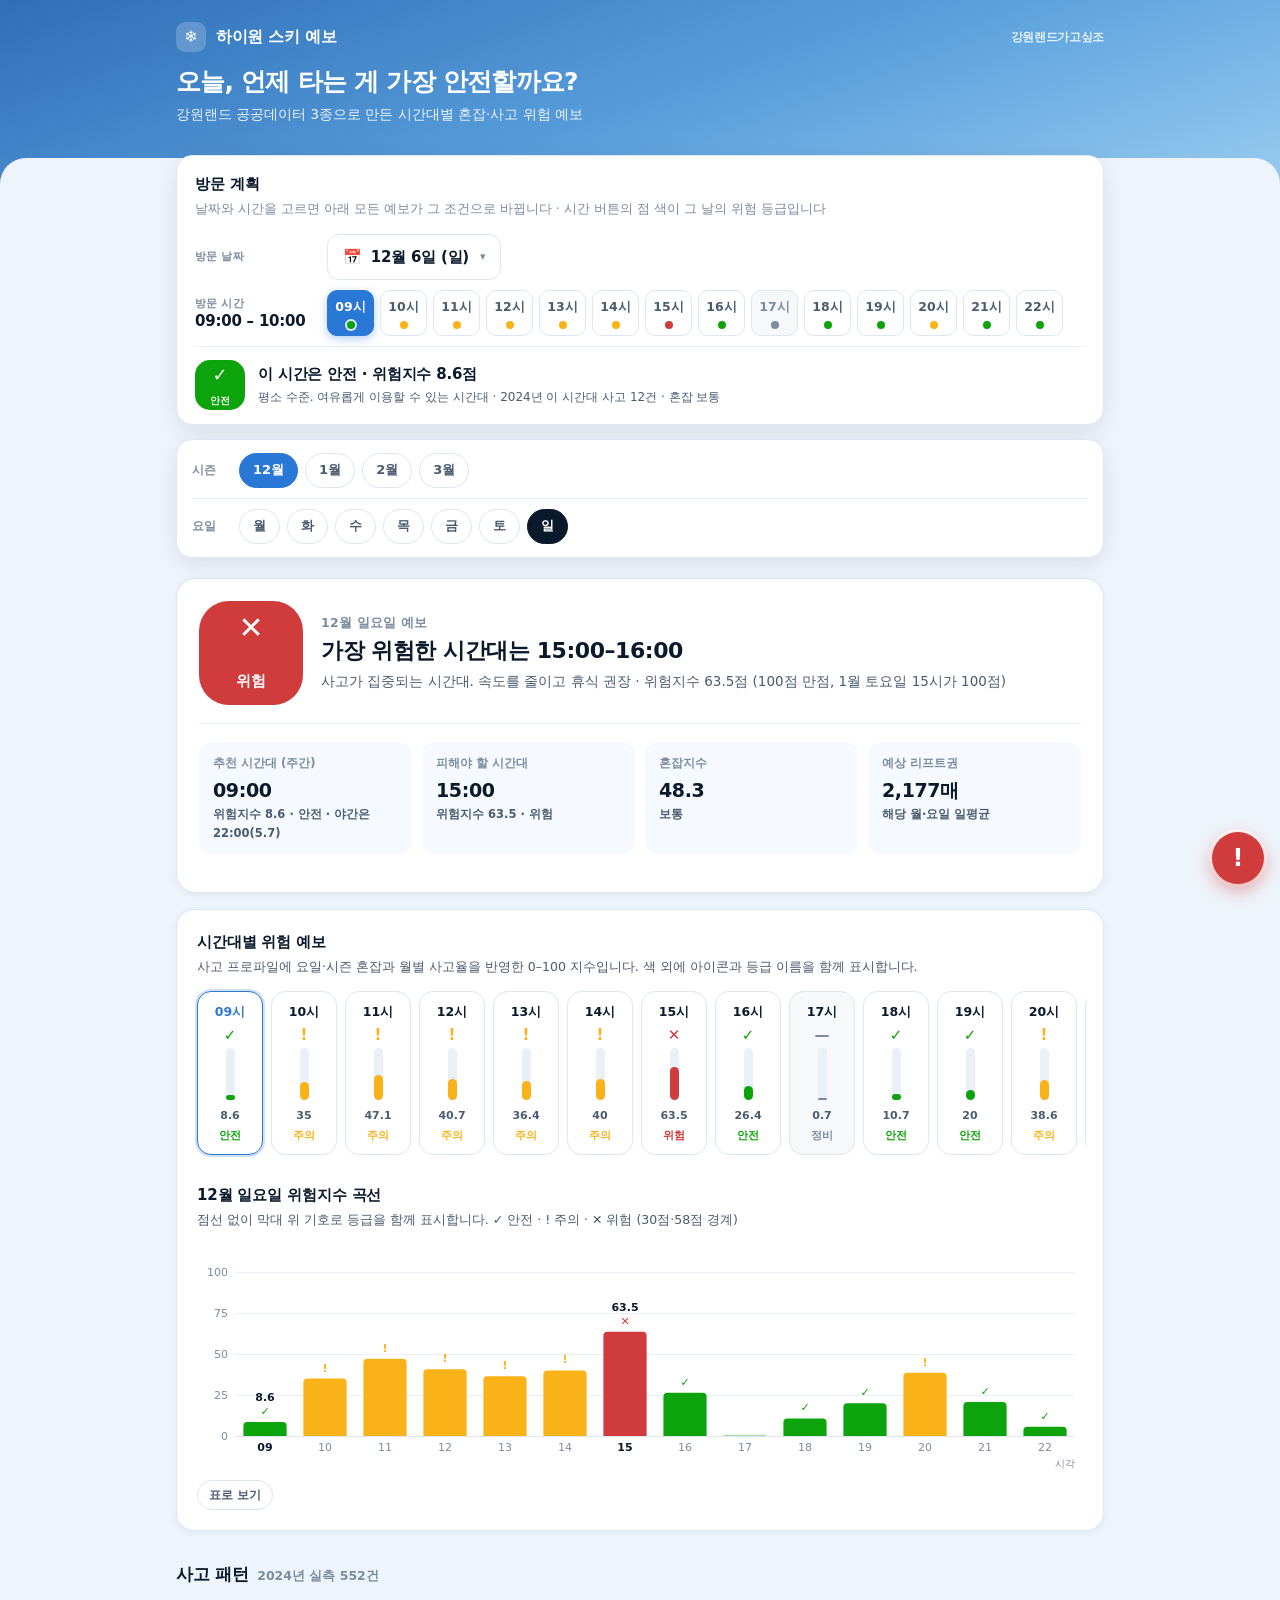
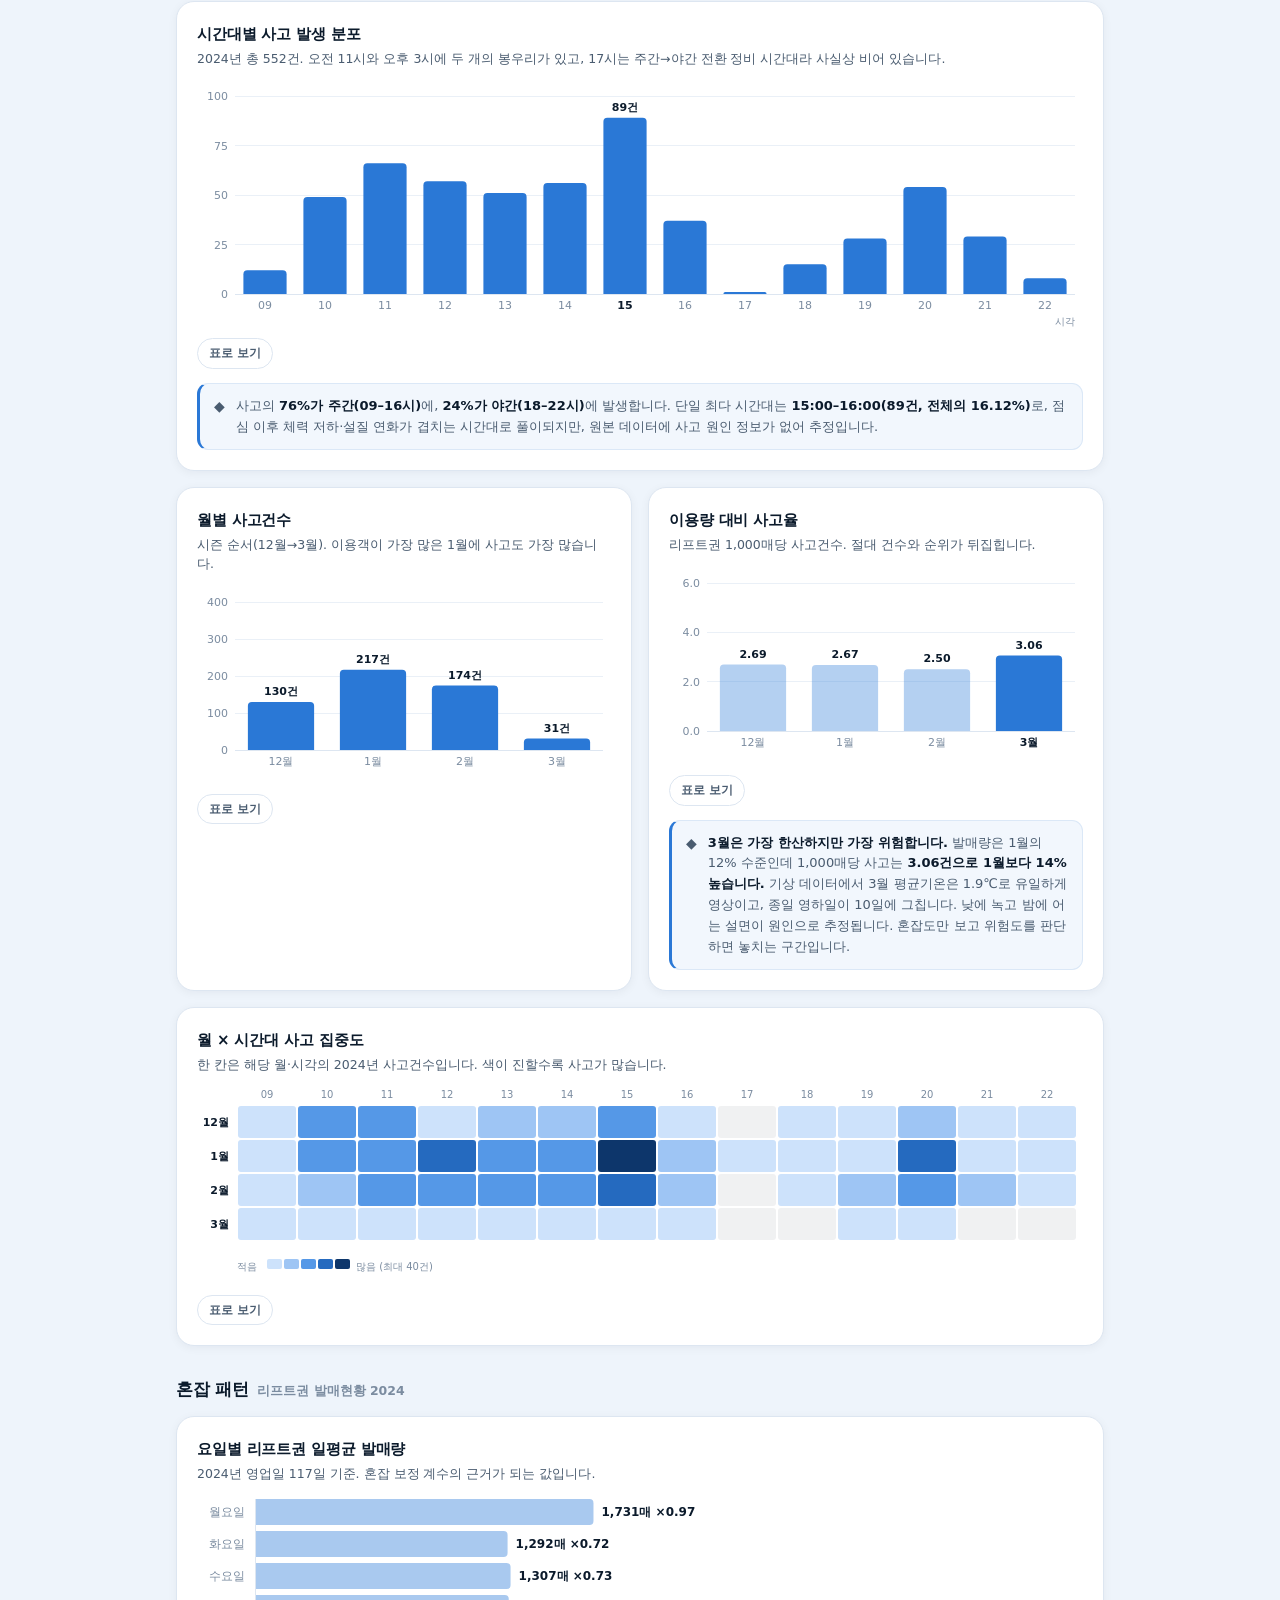
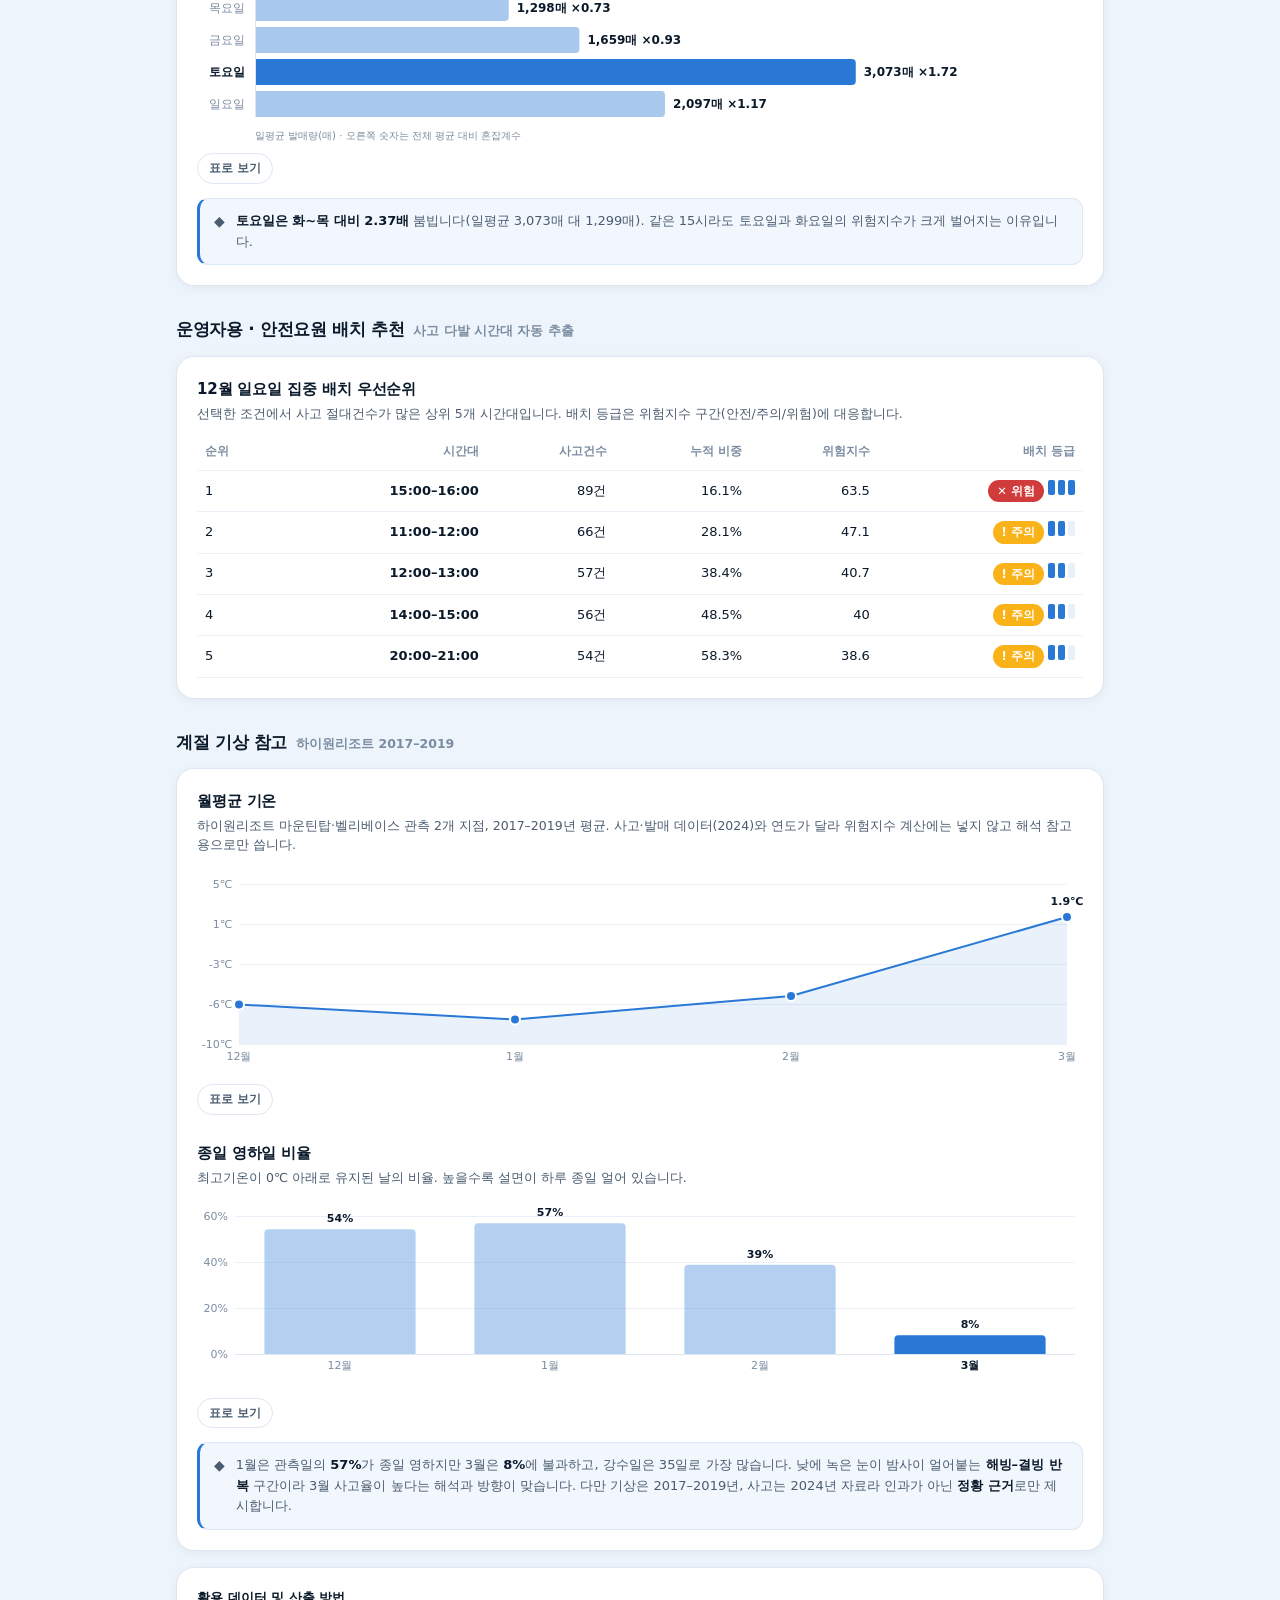
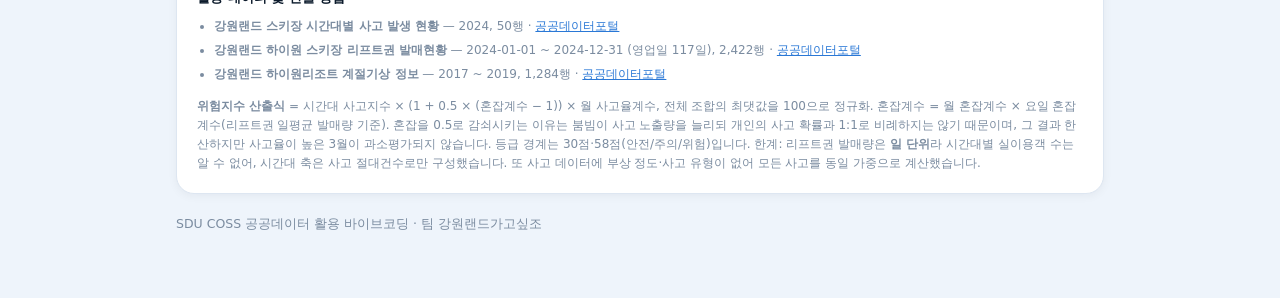
==== commit 16e3aa3e: "방문 계획 UI 추가 — 캘린더 모달 + 위험도 시간 버튼 - 최상단 방문 계획 카드: 날짜 버튼(캘린더 모달) + 시간 버튼 줄 - 캘린더: 오늘~시즌 종료(3/31) 범위, 월" ====
--- a/index.html
+++ b/index.html
@@ -55,9 +55,113 @@
 .tagline{ margin:14px 0 0; font-size:25px; font-weight:800; letter-spacing:-.03em; line-height:1.3; }
 .tagline small{ display:block; font-size:13.5px; font-weight:500; opacity:.9; margin-top:7px; letter-spacing:0; }
 
+/* ---------- 방문 계획 (최상단 마스터 컨트롤) ---------- */
+.plan{
+  position:relative; z-index:5; margin:-46px 0 14px;
+  background:var(--card); border:1px solid var(--line); border-radius:16px;
+  padding:16px 18px 14px; box-shadow:0 6px 22px rgba(11,26,43,.09);
+}
+.plan h3{ margin:0; font-size:15px; font-weight:800; letter-spacing:-.01em; }
+.plan .psub{ margin:3px 0 15px; font-size:12.5px; color:var(--muted); }
+.plan-row{
+  display:grid; grid-template-columns:118px 1fr; gap:14px; align-items:center;
+  margin-bottom:10px;
+}
+.plan-row .plab{ font-size:11px; font-weight:700; color:var(--muted); letter-spacing:.02em; }
+.plan-row output{
+  display:block; font-size:15px; font-weight:800; letter-spacing:-.015em;
+  font-variant-numeric:tabular-nums; line-height:1.3;
+}
+.plan-date-btn{
+  display:inline-flex; align-items:center; gap:9px;
+  font:inherit; font-size:15px; font-weight:800; letter-spacing:-.015em; color:var(--ink);
+  padding:10px 15px; border:1px solid var(--line); border-radius:12px;
+  background:#fff; cursor:pointer; transition:.15s;
+}
+.plan-date-btn:hover{ border-color:var(--series); color:var(--series); }
+.plan-date-btn .cal-ic{ font-size:15px; }
+.plan-date-btn .chev{ font-size:11px; color:var(--muted); margin-left:2px; }
+
+/* 시간 선택: 위험도 점이 붙은 시간 버튼 줄 */
+.hour-pills{ display:flex; gap:6px; flex-wrap:wrap; }
+.hpill{
+  font:inherit; font-size:12.5px; font-weight:700; color:var(--ink2);
+  font-variant-numeric:tabular-nums;
+  width:47px; padding:6px 0 6px; border:1px solid var(--line); border-radius:10px;
+  background:#fff; cursor:pointer; transition:.13s;
+  display:flex; flex-direction:column; align-items:center; gap:4px;
+}
+.hpill .dot{ width:8px; height:8px; border-radius:50%; background:var(--muted); }
+.hpill:hover{ border-color:var(--series); color:var(--series); }
+.hpill[aria-pressed="true"]{
+  background:var(--series); border-color:var(--series); color:#fff;
+  box-shadow:0 3px 10px rgba(42,120,214,.35);
+}
+.hpill[aria-pressed="true"] .dot{ box-shadow:0 0 0 2px rgba(255,255,255,.85); }
+.hpill.brk{ color:var(--muted); background:#f6f8fa; }
+
+/* 캘린더 모달 */
+.cal-back{
+  position:fixed; inset:0; z-index:60; background:rgba(11,26,43,.45);
+  display:none; padding:16px;
+}
+.cal-back.open{ display:grid; place-items:center; }
+.cal{
+  width:min(350px, 100%); background:#fff; border-radius:18px;
+  padding:16px 16px 12px; box-shadow:0 20px 60px rgba(11,26,43,.35);
+}
+.cal-head{ display:flex; align-items:center; justify-content:space-between; margin-bottom:12px; }
+.cal-title{ font-size:15px; font-weight:800; letter-spacing:-.01em; }
+.cal-nav{ display:flex; gap:4px; }
+.cal-nav button{
+  width:32px; height:32px; border:1px solid var(--line); border-radius:9px;
+  background:#fff; font-size:13px; color:var(--ink2); cursor:pointer;
+}
+.cal-nav button:hover:not(:disabled){ border-color:var(--series); color:var(--series); }
+.cal-nav button:disabled{ opacity:.35; cursor:default; }
+.cal-grid{ display:grid; grid-template-columns:repeat(7,1fr); gap:2px; }
+.cal-dow{
+  text-align:center; font-size:10.5px; font-weight:800; color:var(--muted);
+  padding:5px 0 7px; letter-spacing:.04em;
+}
+.cal-dow.sun{ color:var(--critical); }
+.cal-day{
+  aspect-ratio:1; border:none; border-radius:10px; background:none;
+  font:inherit; font-size:13px; font-weight:600; color:var(--ink);
+  font-variant-numeric:tabular-nums; cursor:pointer; transition:.12s;
+}
+.cal-day:hover:not(:disabled){ background:var(--viz-hover, rgba(42,120,214,.08)); }
+.cal-day:disabled{ color:#c9d4e2; cursor:default; }
+.cal-day.today{ box-shadow:inset 0 0 0 1.5px var(--series); }
+.cal-day.sel{ background:var(--series); color:#fff; font-weight:800; }
+.cal-foot{
+  margin-top:10px; padding-top:9px; border-top:1px solid var(--hair);
+  font-size:11.5px; color:var(--muted); display:flex; justify-content:space-between; align-items:center;
+}
+.cal-close{
+  border:none; background:none; font:inherit; font-size:12px; font-weight:700;
+  color:var(--series); cursor:pointer; padding:4px 6px;
+}
+.plan-result{
+  display:flex; gap:13px; align-items:center; flex-wrap:wrap;
+  border-top:1px solid var(--hair); padding-top:13px; margin-top:4px;
+}
+.pr-sig{
+  width:50px; height:50px; border-radius:15px; flex:none;
+  display:grid; place-items:center; gap:1px; color:#fff; text-align:center;
+}
+.pr-sig .i{ font-size:18px; font-weight:800; line-height:1.1; }
+.pr-sig .l{ font-size:9.5px; font-weight:800; line-height:1; }
+.pr-txt{ flex:1; min-width:210px; }
+.pr-main{ font-size:15px; font-weight:800; letter-spacing:-.015em; }
+.pr-sub{ font-size:12px; color:var(--ink2); margin-top:2px; }
+@media (max-width:520px){
+  .plan-row{ grid-template-columns:1fr; gap:4px; margin-bottom:13px; }
+}
+
 /* ---------- 필터 (모든 차트를 한 번에 스코프) ---------- */
 .filters{
-  position:sticky; top:0; z-index:20; margin:-46px 0 20px;
+  position:sticky; top:0; z-index:20; margin:0 0 20px;
   background:var(--card); border:1px solid var(--line); border-radius:16px;
   padding:13px 15px; box-shadow:0 6px 22px rgba(11,26,43,.09);
 }
@@ -106,6 +210,8 @@
   background:#fff; padding:10px 6px 11px; text-align:center;
 }
 .hcard.brk{ background:#f6f8fa; }
+.hcard.sel{ border-color:var(--series); box-shadow:0 0 0 2px rgba(42,120,214,.22); }
+.hcard.sel .hh{ color:var(--series); }
 .hcard .hh{ font-size:12.5px; font-weight:700; font-variant-numeric:tabular-nums; }
 .hcard .ic{ font-size:15px; font-weight:800; margin:6px 0 5px; line-height:1; }
 .gauge{ height:52px; width:9px; margin:0 auto 7px; background:var(--hair); border-radius:5px; position:relative; }
@@ -276,6 +382,37 @@
 
 <div class="wrap">
 
+  <!-- 방문 계획: 날짜·시간 슬라이더가 페이지 전체의 조회 조건을 움직인다 -->
+  <section class="plan" aria-label="방문 계획">
+    <h3>방문 계획</h3>
+    <p class="psub">날짜와 시간을 고르면 아래 모든 예보가 그 조건으로 바뀝니다 · 시간 버튼의 점 색이 그 날의 위험 등급입니다</p>
+    <div class="plan-row">
+      <div class="plab">방문 날짜</div>
+      <div>
+        <button class="plan-date-btn" id="planDateBtn" type="button"
+                aria-haspopup="dialog" aria-expanded="false">
+          <span class="cal-ic" aria-hidden="true">📅</span>
+          <span id="planDateOut"></span>
+          <span class="chev" aria-hidden="true">▾</span>
+        </button>
+      </div>
+    </div>
+    <div class="plan-row">
+      <div>
+        <div class="plab">방문 시간</div>
+        <output id="planTimeOut"></output>
+      </div>
+      <div class="hour-pills" id="planHours" role="group" aria-label="방문 시간 선택"></div>
+    </div>
+    <div class="plan-result">
+      <div class="pr-sig" id="prSig"><span class="i" id="prIcon">✓</span><span class="l" id="prLabel">안전</span></div>
+      <div class="pr-txt">
+        <div class="pr-main" id="prMain"></div>
+        <div class="pr-sub" id="prSub"></div>
+      </div>
+    </div>
+  </section>
+
   <!-- 필터: 한 줄에 모아 모든 차트를 동시에 스코프한다 -->
   <div class="filters" role="group" aria-label="조회 조건">
     <div class="frow">
@@ -366,6 +503,24 @@
 
   <div class="foot">
     <span>SDU COSS 공공데이터 활용 바이브코딩 · 팀 강원랜드가고싶조</span>
+  </div>
+</div>
+
+<!-- 방문 날짜 캘린더 모달 -->
+<div class="cal-back" id="calBack">
+  <div class="cal" role="dialog" aria-modal="true" aria-label="방문 날짜 선택">
+    <div class="cal-head">
+      <span class="cal-title" id="calTitle"></span>
+      <div class="cal-nav">
+        <button id="calPrev" type="button" aria-label="이전 달">◀</button>
+        <button id="calNext" type="button" aria-label="다음 달">▶</button>
+      </div>
+    </div>
+    <div class="cal-grid" id="calGrid"></div>
+    <div class="cal-foot">
+      <span id="calRange"></span>
+      <button class="cal-close" id="calClose" type="button">닫기</button>
+    </div>
   </div>
 </div>
 
@@ -409,7 +564,7 @@
 <script>
 (function(){
   const M = window.MODEL, D = M.D, A = window.APP;
-  const state = { month: 1, dow: 5 };
+  const state = { month: 1, dow: 5, hour: 10 };
   const STATUS = { good:'var(--good)', warning:'var(--warning)', critical:'var(--critical)' };
   const col = lv => STATUS[lv.token];
 
@@ -417,11 +572,132 @@
   document.getElementById('sectAcc').textContent =
     `${D.meta.sources[0].period}년 실측 ${M.num(M.summary.totalAccidents)}건`;
 
+  // ---- 방문 계획: 오늘부터 시즌 종료(3/31)까지의 날짜 목록 ----
+  const PLAN = (function(){
+    const today = new Date(); today.setHours(0, 0, 0, 0);
+    const y = today.getFullYear(), m = today.getMonth() + 1;
+    let start, end;
+    if (m === 12)     { start = new Date(today); end = new Date(y + 1, 2, 31); }
+    else if (m <= 3)  { start = new Date(today); end = new Date(y, 2, 31); }
+    else              { start = new Date(y, 11, 1); end = new Date(y + 1, 2, 31); } // 시즌 오프 → 다음 시즌
+    const dates = [];
+    for (let d = new Date(start); d <= end; d.setDate(d.getDate() + 1)) dates.push(new Date(d));
+    return { dates };
+  })();
+
+  const $id = id => document.getElementById(id);
+  const dowOf = d => (d.getDay() + 6) % 7;
+  const dateLabel = d => `${d.getMonth() + 1}월 ${d.getDate()}일 (${M.DOW_KO[dowOf(d)]})`;
+  const sameDay = (a, b) => a && b && a.getFullYear() === b.getFullYear() &&
+    a.getMonth() === b.getMonth() && a.getDate() === b.getDate();
+  let selDate = null;
+
+  function setPlanDate(d){
+    selDate = d;
+    state.month = d.getMonth() + 1;
+    state.dow = dowOf(d);
+    $id('planDateOut').textContent = dateLabel(d);
+  }
+
+  /** 칩으로 월·요일을 직접 고른 경우: 그 조건과 일치하는 가장 가까운 날짜를 선택한다 */
+  function alignPlanFromChips(){
+    const hit = PLAN.dates.find(d => d.getMonth() + 1 === state.month && dowOf(d) === state.dow);
+    if (hit) setPlanDate(hit);
+    else {
+      // 이번 시즌에 이미 지나간 조합(예: 1월에 12월 선택) — 일반 라벨로 표시
+      selDate = null;
+      $id('planDateOut').textContent = `${state.month}월 ${M.DOW_KO[state.dow]}요일`;
+    }
+  }
+
+  // ---- 캘린더 모달 ----
+  const CAL = (function(){
+    const first = PLAN.dates[0], last = PLAN.dates[PLAN.dates.length - 1];
+    const months = [];
+    for (let y = first.getFullYear(), m = first.getMonth(); ; ){
+      months.push({ y, m });
+      if (y === last.getFullYear() && m === last.getMonth()) break;
+      m++; if (m > 11) { m = 0; y++; }
+    }
+    return { first, last, months, vi: 0 };
+  })();
+  const calBack = $id('calBack'), calGrid = $id('calGrid');
+  const today0 = new Date(); today0.setHours(0, 0, 0, 0);
+  $id('calRange').textContent =
+    `${dateLabel(CAL.first)} ~ ${dateLabel(CAL.last)} 사이에서 고를 수 있어요`;
+
+  function renderCal(){
+    const { y, m } = CAL.months[CAL.vi];
+    $id('calTitle').textContent = `${y}년 ${m + 1}월`;
+    $id('calPrev').disabled = CAL.vi === 0;
+    $id('calNext').disabled = CAL.vi === CAL.months.length - 1;
+    calGrid.innerHTML = '';
+    M.DOW_KO.forEach((t, i) => {
+      const e = document.createElement('div');
+      e.className = 'cal-dow' + (i === 6 ? ' sun' : '');
+      e.textContent = t;
+      calGrid.appendChild(e);
+    });
+    const firstDay = new Date(y, m, 1);
+    for (let i = 0; i < dowOf(firstDay); i++) calGrid.appendChild(document.createElement('div'));
+    const lastDate = new Date(y, m + 1, 0).getDate();
+    for (let day = 1; day <= lastDate; day++){
+      const d = new Date(y, m, day);
+      const b = document.createElement('button');
+      b.type = 'button'; b.className = 'cal-day'; b.textContent = day;
+      const enabled = d >= CAL.first && d <= CAL.last;
+      b.disabled = !enabled;
+      if (sameDay(d, today0)) b.classList.add('today');
+      if (sameDay(d, selDate)) b.classList.add('sel');
+      if (enabled){
+        b.setAttribute('aria-label', dateLabel(d));
+        b.addEventListener('click', () => { setPlanDate(d); closeCal(); render(); });
+      }
+      calGrid.appendChild(b);
+    }
+  }
+  function openCal(){
+    const base = selDate || CAL.first;
+    CAL.vi = Math.max(0, CAL.months.findIndex(x => x.y === base.getFullYear() && x.m === base.getMonth()));
+    renderCal();
+    calBack.classList.add('open');
+    $id('planDateBtn').setAttribute('aria-expanded', 'true');
+  }
+  function closeCal(){
+    calBack.classList.remove('open');
+    $id('planDateBtn').setAttribute('aria-expanded', 'false');
+  }
+  $id('planDateBtn').addEventListener('click', openCal);
+  $id('calClose').addEventListener('click', closeCal);
+  $id('calPrev').addEventListener('click', () => { CAL.vi--; renderCal(); });
+  $id('calNext').addEventListener('click', () => { CAL.vi++; renderCal(); });
+  calBack.addEventListener('click', e => { if (e.target === calBack) closeCal(); });
+  document.addEventListener('keydown', e => {
+    if (e.key === 'Escape' && calBack.classList.contains('open')) closeCal();
+  });
+
+  // ---- 시간 버튼 줄: 각 버튼의 점 색이 그 날의 위험 등급을 미리 보여준다 ----
+  const hoursHost = $id('planHours');
+  M.HOURS.forEach(h => {
+    const b = document.createElement('button');
+    b.type = 'button';
+    b.className = 'hpill' + (h === 17 ? ' brk' : '');
+    b.dataset.hour = h;
+    b.innerHTML = `<span>${M.pad(h)}시</span><span class="dot" aria-hidden="true"></span>`;
+    b.setAttribute('aria-pressed', 'false');
+    b.addEventListener('click', () => { state.hour = h; render(); });
+    hoursHost.appendChild(b);
+  });
+
+  // 초깃값: 오늘(또는 시즌 첫날) + 현재 시각(운영시간으로 클램프)
+  setPlanDate(PLAN.dates[0]);
+  state.hour = Math.min(22, Math.max(9, new Date().getHours()));
+
   // ---- 필터 칩 ----
   A.chips(document.getElementById('fMonth'), M.MONTHS.map(m => ({ v:m, t:m+'월' })),
-    () => state.month, v => { state.month = v; render(); });
+    () => state.month, v => { state.month = v; alignPlanFromChips(); render(); });
   A.chips(document.getElementById('fDow'), M.DOW_KO.map((t,i) => ({ v:i, t })),
-    () => state.dow, v => { state.dow = v; render(); }, 'wk');
+    () => state.dow, v => { state.dow = v; alignPlanFromChips(); render(); }, 'wk');
 
   function render(){
     A.syncChips();
@@ -429,6 +705,35 @@
     const prof = M.dayProfile(m, w);
     const rec  = M.recommend(m, w);
     const when = `${m}월 ${M.DOW_KO[w]}요일`;
+
+    // ---- 방문 계획 결과: 선택한 날짜·시간의 위험도 ----
+    const sel = prof.find(p => p.hour === state.hour);
+    document.getElementById('planTimeOut').textContent = `${M.pad(state.hour)}:00 – ${M.pad(state.hour + 1)}:00`;
+    document.querySelectorAll('#planHours .hpill').forEach(b => {
+      const hp = prof.find(x => x.hour === +b.dataset.hour);
+      b.setAttribute('aria-pressed', String(hp.hour === state.hour));
+      b.querySelector('.dot').style.background =
+        hp.session.key === 'break' ? 'var(--muted)' : col(hp.level);
+      b.title = hp.session.key === 'break'
+        ? '주간→야간 전환 정비'
+        : `${hp.level.label} · 위험지수 ${hp.score}`;
+    });
+    const prSig = document.getElementById('prSig');
+    if (sel.session.key === 'break') {
+      prSig.style.background = 'var(--muted)';
+      document.getElementById('prIcon').textContent = '—';
+      document.getElementById('prLabel').textContent = '정비';
+      document.getElementById('prMain').textContent = '17시는 주간→야간 전환 정비 시간대입니다';
+      document.getElementById('prSub').textContent = '야간 개장(18시) 이후 또는 주간 시간대를 선택해 주세요';
+    } else {
+      prSig.style.background = col(sel.level);
+      document.getElementById('prIcon').textContent = sel.level.icon;
+      document.getElementById('prLabel').textContent = sel.level.label;
+      document.getElementById('prMain').textContent =
+        `이 시간은 ${sel.level.label} · 위험지수 ${sel.score}점`;
+      document.getElementById('prSub').textContent =
+        `${sel.level.desc} · 2024년 이 시간대 사고 ${sel.accidents}건 · 혼잡 ${A.crowdWord(M.crowdIndex(m, w))}`;
+    }
 
     // ---- 히어로 : 그 날의 최고 위험 시간대를 대표값으로 ----
     const peak = prof.reduce((a,b) => b.score > a.score ? b : a);
@@ -459,7 +764,7 @@
     prof.forEach(p => {
       const brk = p.session.key === 'break';
       const c = document.createElement('div');
-      c.className = 'hcard' + (brk ? ' brk' : '');
+      c.className = 'hcard' + (brk ? ' brk' : '') + (p.hour === state.hour ? ' sel' : '');
       c.innerHTML =
         `<div class="hh">${M.pad(p.hour)}시</div>
          <div class="ic" style="color:${brk?'var(--muted)':col(p.level)}">${brk?'—':p.level.icon}</div>
@@ -478,13 +783,14 @@
       subtitle: `점선 없이 막대 위 기호로 등급을 함께 표시합니다. ✓ 안전 · ! 주의 · ✕ 위험 (${M.T1}점·${M.T2}점 경계)`,
       data: prof.map(p => ({
         label: M.pad(p.hour), value: p.score, p,
-        emphasis: p.hour === peak.hour, dim: p.session.key === 'break',
+        emphasis: p.hour === peak.hour || p.hour === state.hour,
+        dim: p.session.key === 'break',
       })),
       height: 230, yMax: 100, yTicks: 4,
       color: d => col(d.p.level),
       glyph: d => d.p.session.key === 'break' ? null : d.p.level.icon,
       glyphColor: d => col(d.p.level),
-      directLabel: d => d.p.hour === peak.hour,
+      directLabel: d => d.p.hour === peak.hour || d.p.hour === state.hour,
       tooltip: d => [
         [`${M.hrange(d.p.hour)} · ${d.p.level.label}`, ''],
         ['위험지수', d.value],
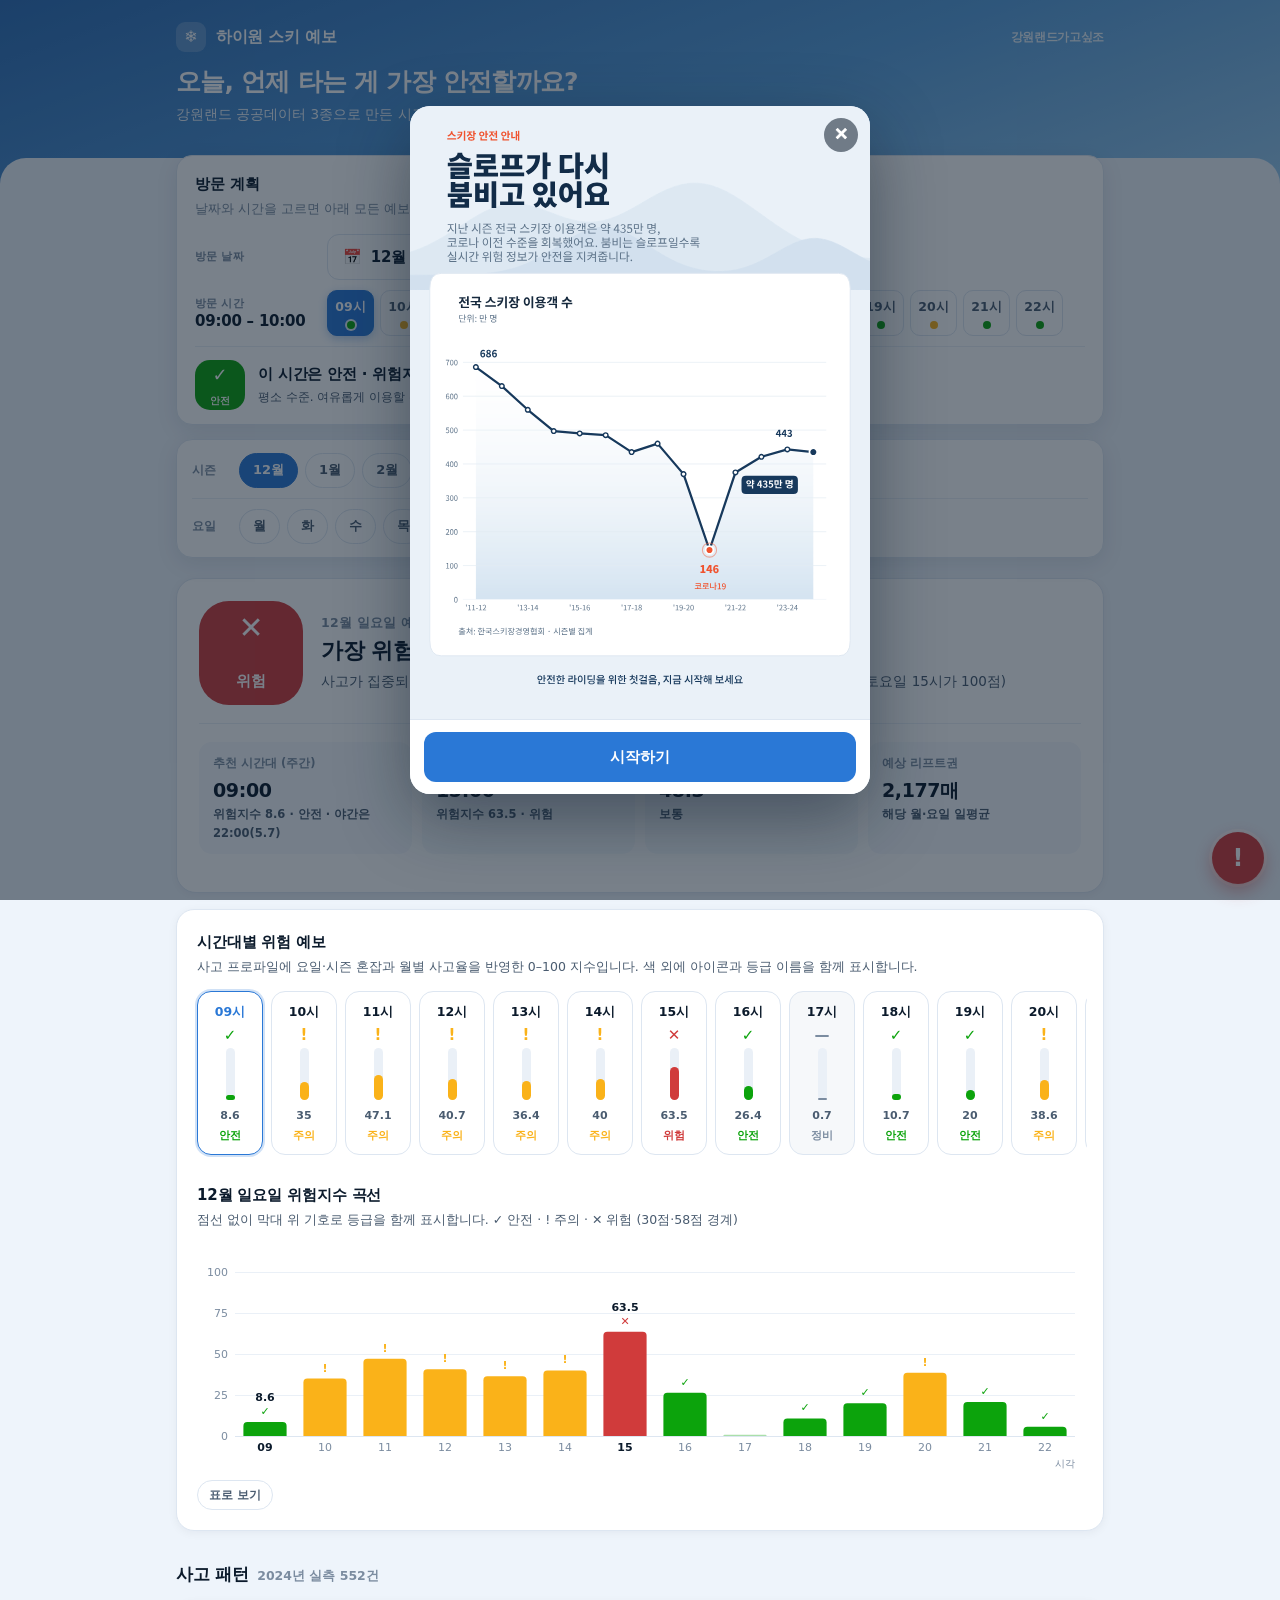
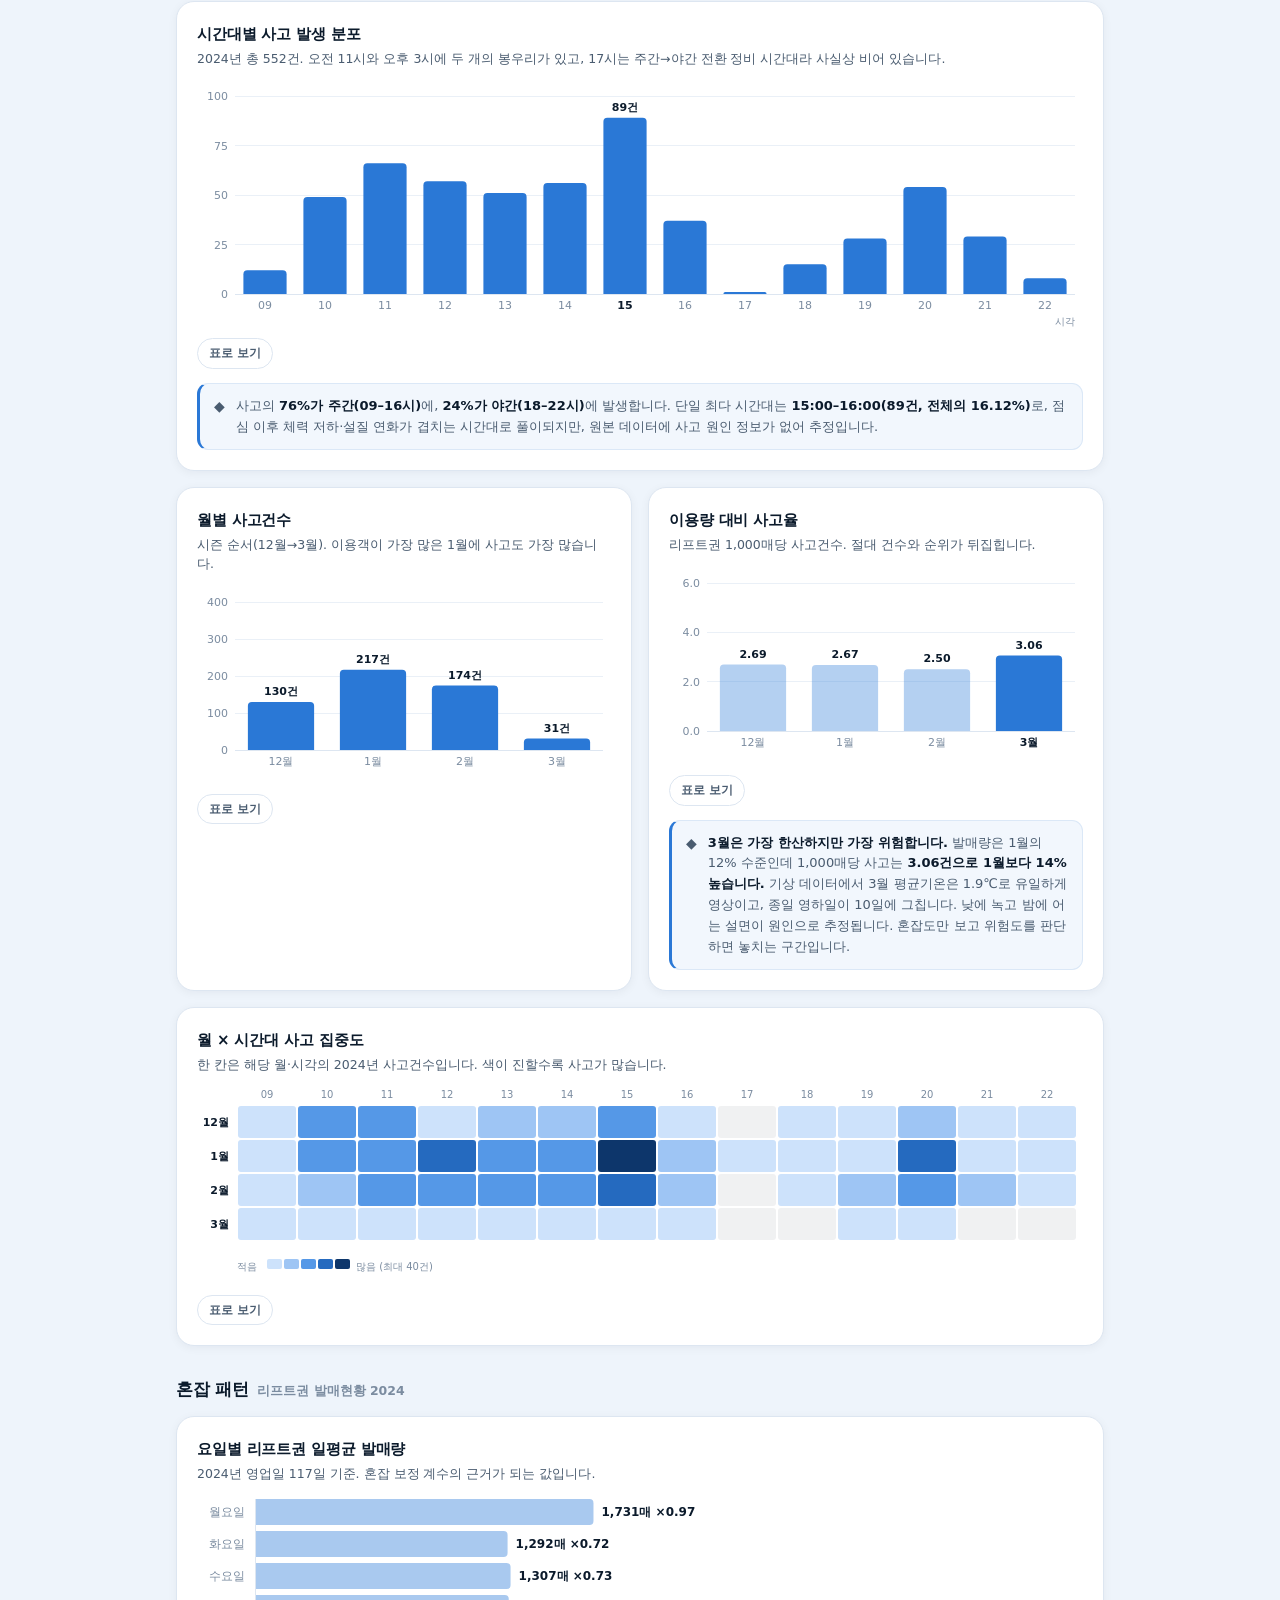
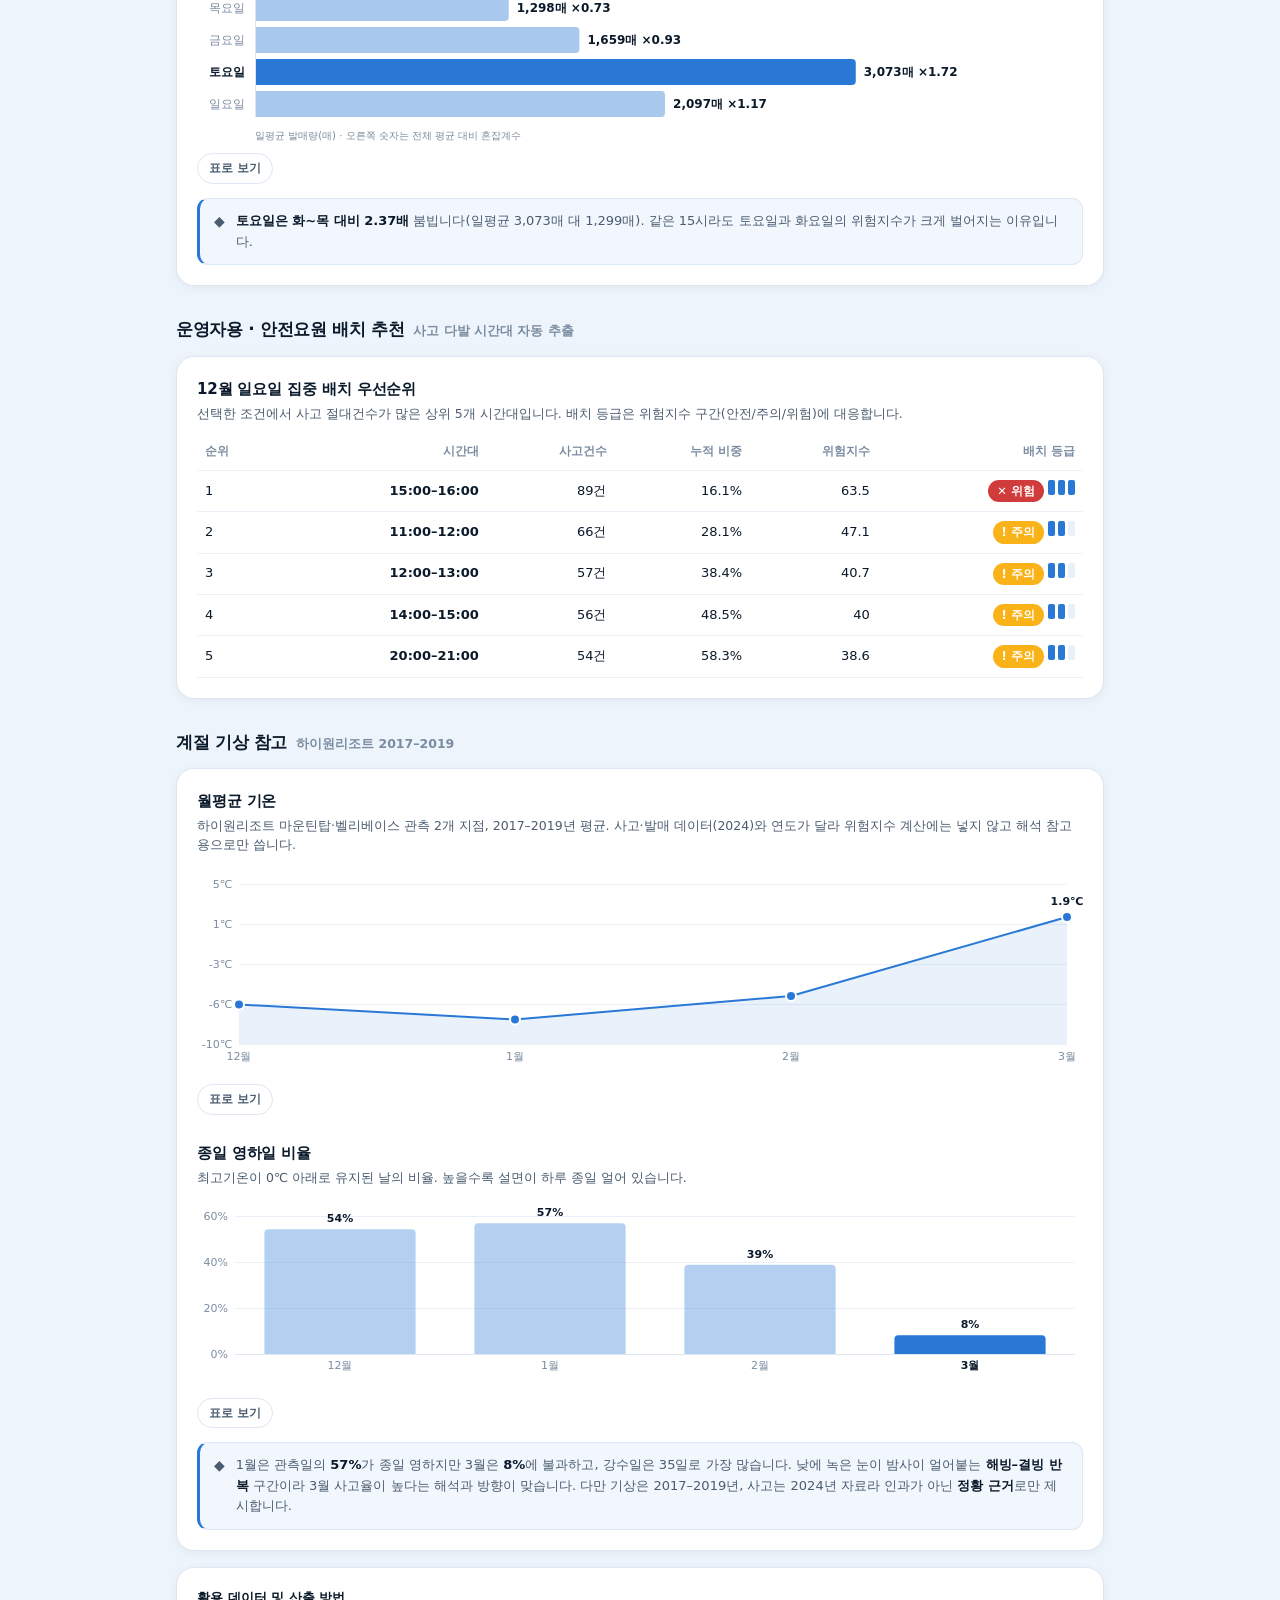
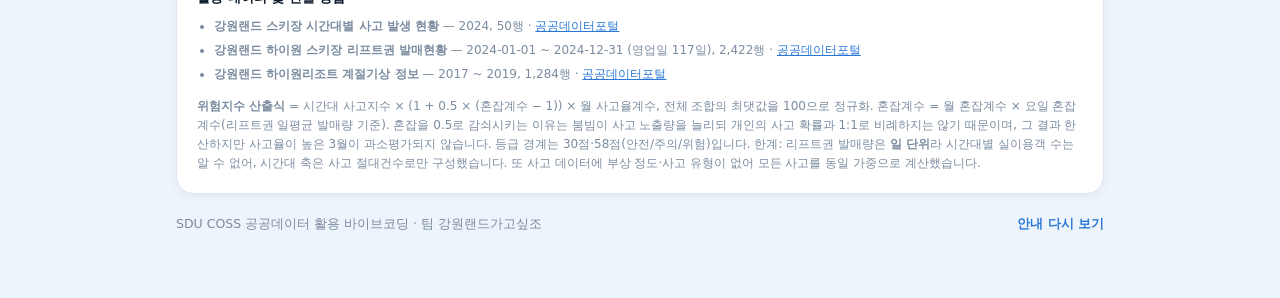
==== commit d5e0d4ba: "첫 접속 온보딩 팝업 추가 - assets/onboarding.svg: 전국 스키장 이용객 회복 추이 안내 인포그래픽 - 첫 방문 시에만 모달 표시 (localStorage h1O" ====
--- a/index.html
+++ b/index.html
@@ -300,6 +300,38 @@
   .floatbar .fscore{ display:none; }
 }
 
+/* ---------- 첫 접속 온보딩 팝업 ---------- */
+.ob-back{
+  position:fixed; inset:0; z-index:70; background:rgba(11,26,43,.55);
+  display:none; padding:18px;
+}
+.ob-back.open{ display:grid; place-items:center; }
+.ob{
+  position:relative; width:min(460px, 100%);
+  max-height:calc(100vh - 36px); max-height:calc(100dvh - 36px);
+  background:#eaf1f8; border-radius:20px; overflow:hidden;
+  box-shadow:0 24px 70px rgba(11,26,43,.45);
+  display:flex; flex-direction:column;
+}
+.ob-body{ overflow:auto; min-height:0; -webkit-overflow-scrolling:touch; }
+.ob-body img{ display:block; width:100%; height:auto; }
+.ob-x{
+  position:absolute; top:12px; right:12px; z-index:2;
+  width:34px; height:34px; border:none; border-radius:50%;
+  background:rgba(11,26,43,.55); color:#fff; font-size:15px; font-weight:700;
+  cursor:pointer; display:grid; place-items:center;
+}
+.ob-x:hover{ background:rgba(11,26,43,.75); }
+.ob-foot{
+  flex:none; padding:12px 14px; background:#fff; border-top:1px solid var(--line);
+}
+.ob-start{
+  display:block; width:100%; border:none; border-radius:12px; cursor:pointer;
+  background:var(--series); color:#fff; font:inherit; font-size:15px; font-weight:800;
+  padding:13px 10px; letter-spacing:-.01em;
+}
+.ob-start:active{ opacity:.88; }
+
 /* ---------- 사고 신고 버튼 + 패널 ----------
    플로팅 바가 보일 때는 .lifted 로 그 위에 얹힌다 */
 .sos{
@@ -503,6 +535,20 @@
 
   <div class="foot">
     <span>SDU COSS 공공데이터 활용 바이브코딩 · 팀 강원랜드가고싶조</span>
+    <a href="#" id="obReopen">안내 다시 보기</a>
+  </div>
+</div>
+
+<!-- 첫 접속 온보딩 팝업 -->
+<div class="ob-back" id="obBack">
+  <div class="ob" role="dialog" aria-modal="true" aria-label="스키장 안전 안내">
+    <button class="ob-x" id="obX" type="button" aria-label="닫기">✕</button>
+    <div class="ob-body">
+      <img src="assets/onboarding.svg" alt="스키장 안전 안내 — 슬로프가 다시 붐비고 있어요. 지난 시즌 전국 스키장 이용객은 약 435만 명으로 코로나 이전 수준을 회복했습니다. 전국 스키장 이용객 수 추이 차트.">
+    </div>
+    <div class="ob-foot">
+      <button class="ob-start" id="obStart" type="button">시작하기</button>
+    </div>
   </div>
 </div>
 
@@ -916,6 +962,27 @@
     window.__fbUpdate = update;   // 데모·테스트용: 특정 시각을 주입해 상태 확인
   })();
 
+  // ---- 첫 접속 온보딩 팝업: 한 번 닫으면 다시 띄우지 않는다 ----
+  (function(){
+    const KEY = 'h1OnboardSeen';
+    const back = document.getElementById('obBack');
+    const open = () => back.classList.add('open');
+    const close = () => {
+      back.classList.remove('open');
+      try { localStorage.setItem(KEY, '1'); } catch (e) { /* 시크릿 모드 등 */ }
+    };
+    document.getElementById('obX').addEventListener('click', close);
+    document.getElementById('obStart').addEventListener('click', close);
+    back.addEventListener('click', e => { if (e.target === back) close(); });
+    document.addEventListener('keydown', e => {
+      if (e.key === 'Escape' && back.classList.contains('open')) close();
+    });
+    document.getElementById('obReopen').addEventListener('click', e => { e.preventDefault(); open(); });
+    let seen = null;
+    try { seen = localStorage.getItem(KEY); } catch (e) {}
+    if (!seen) open();
+  })();
+
   // ---- 사고 신고 버튼: 패널 토글 (바깥 클릭·Esc 로 닫힘) ----
   (function(){
     const btn = document.getElementById('sosBtn');
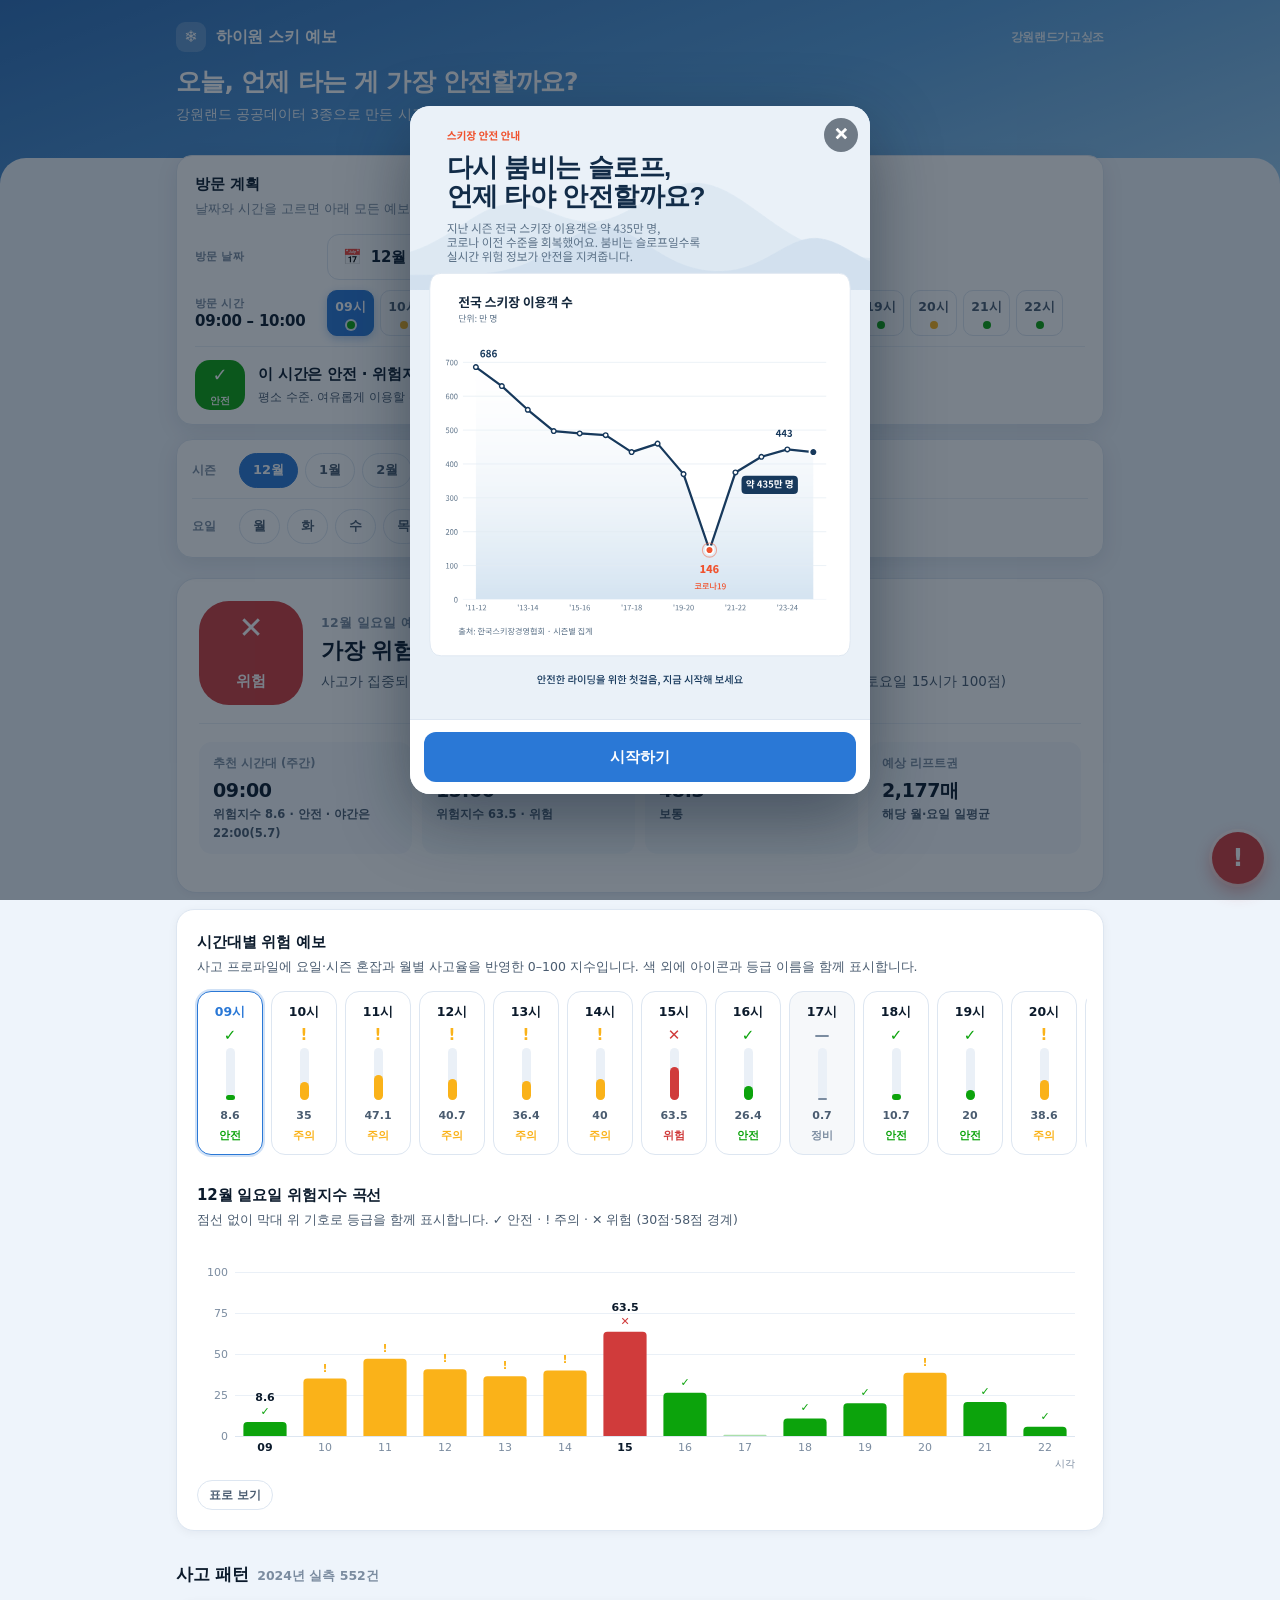
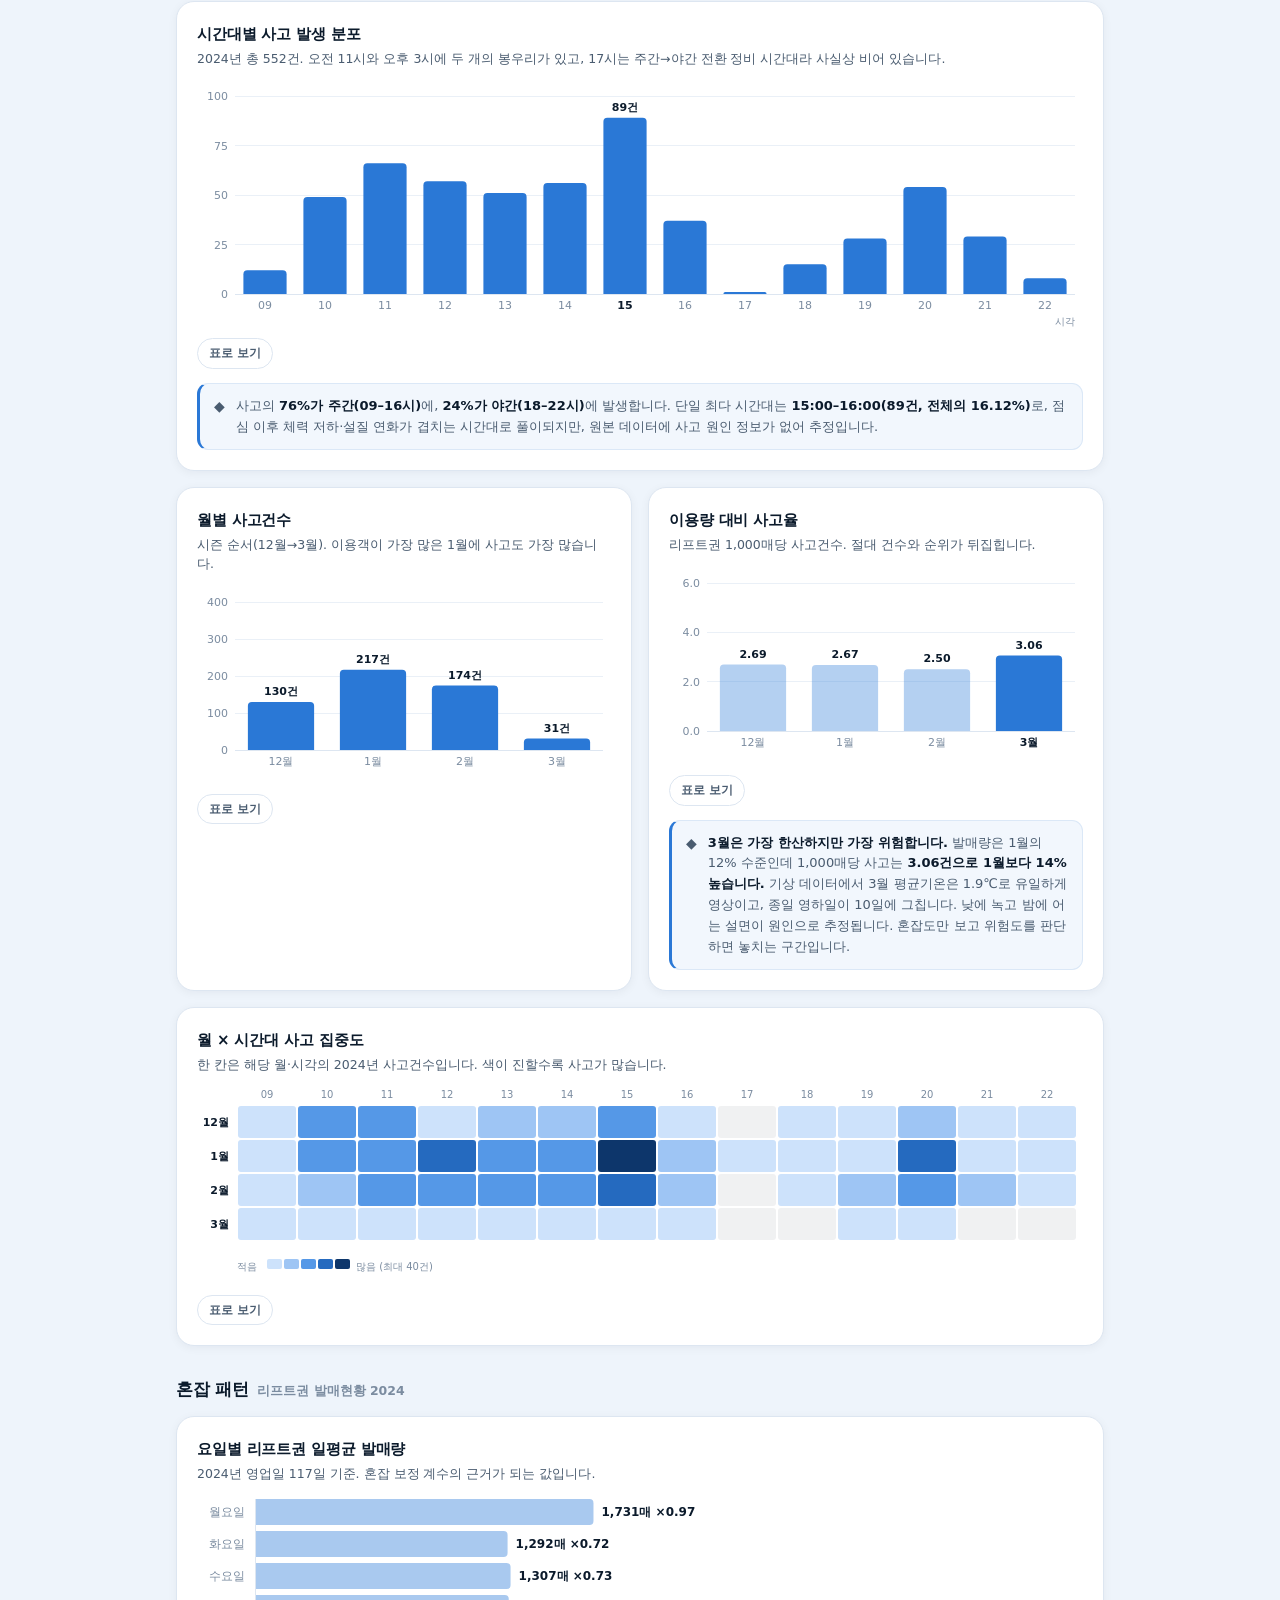
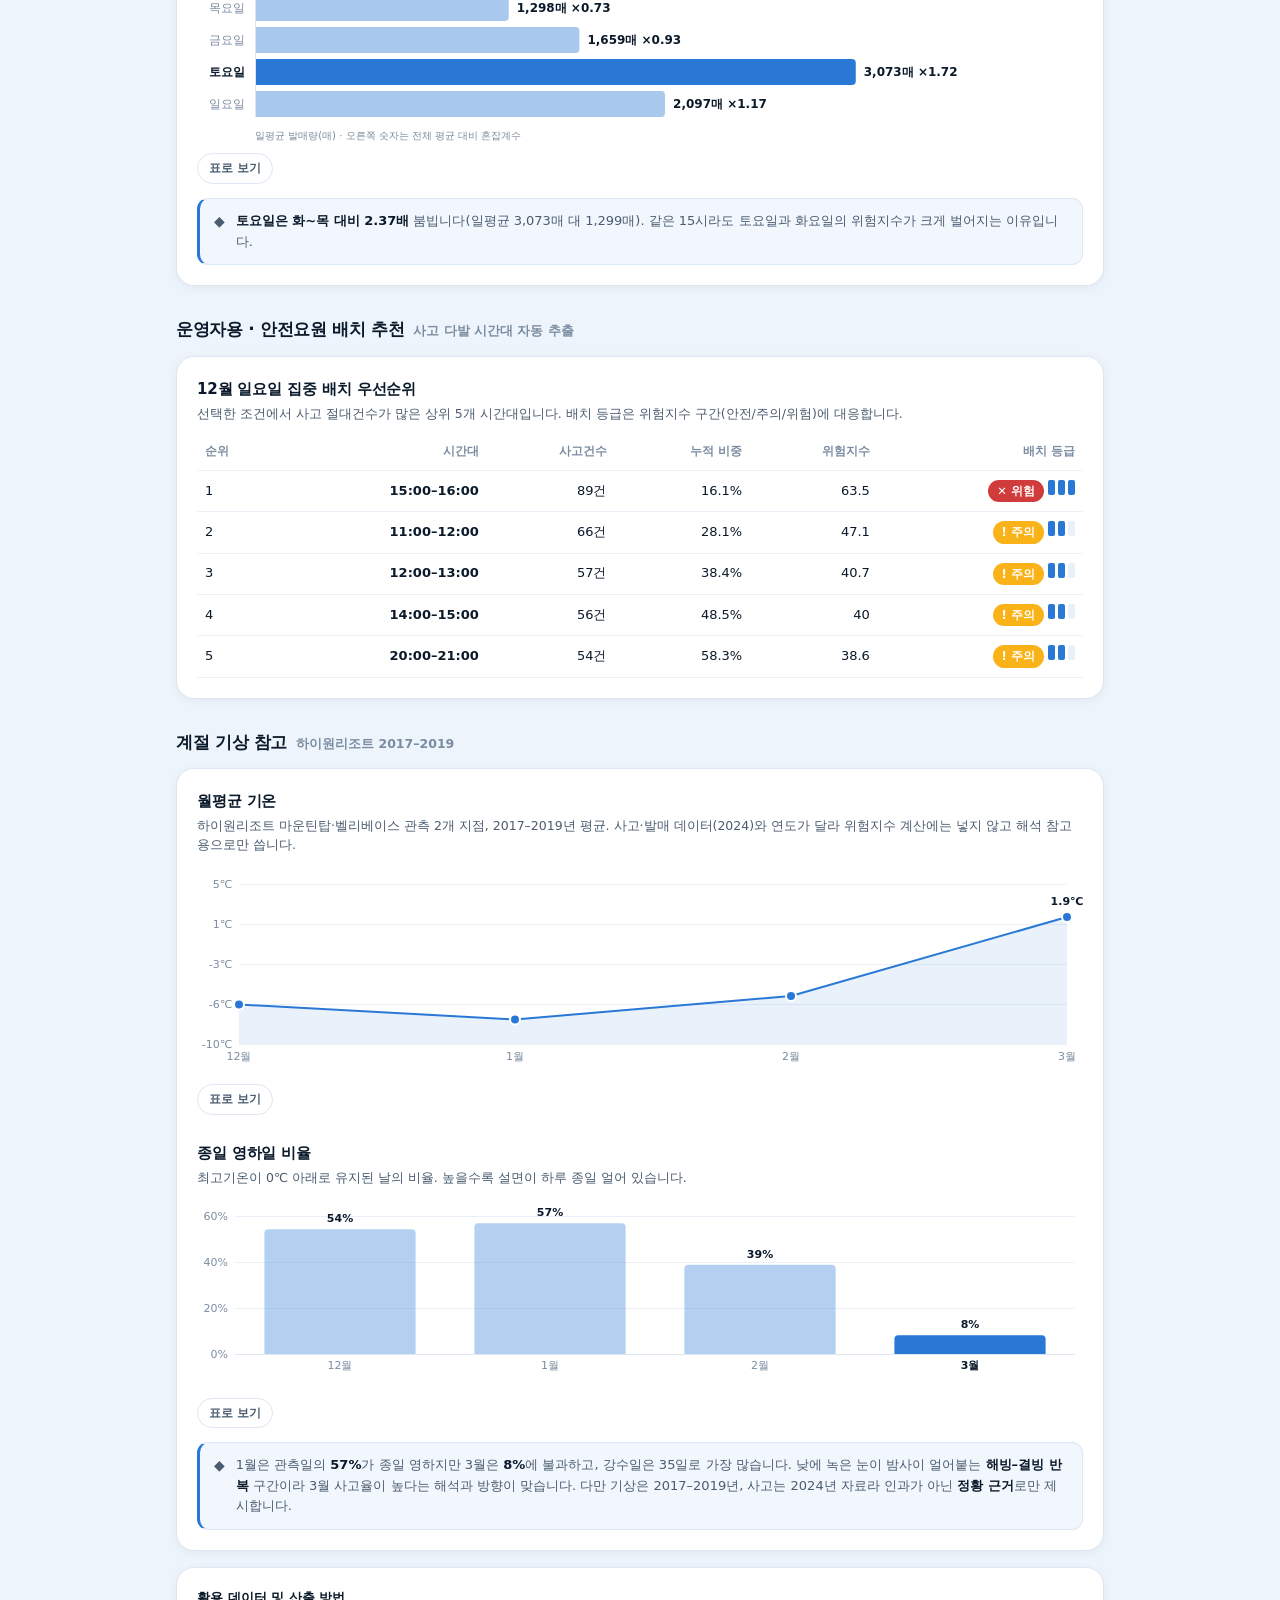
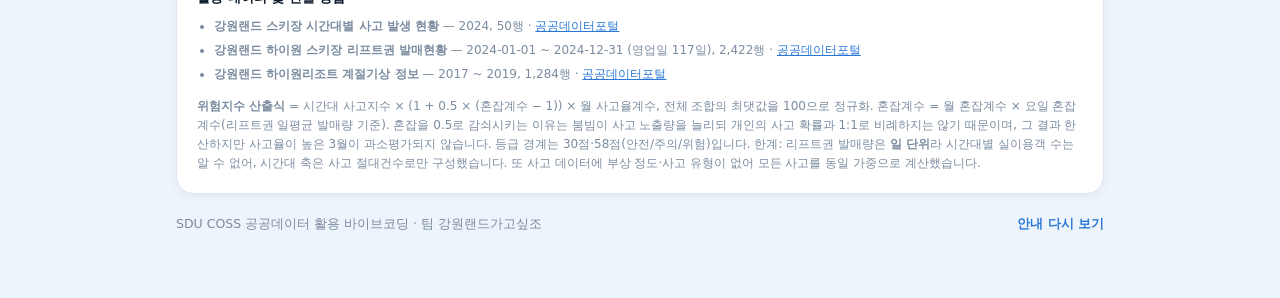
==== commit 3c5122e3: "온보딩 SVG 제목을 프로젝트에 맞게 수정 - '슬로프가 다시 붐비고 있어요' → '다시 붐비는 슬로프, 언제 타야 안전할까요?'   (메인 태그라인·본문 카피와 연결되는 질문형 " ====
--- a/index.html
+++ b/index.html
@@ -544,7 +544,7 @@
   <div class="ob" role="dialog" aria-modal="true" aria-label="스키장 안전 안내">
     <button class="ob-x" id="obX" type="button" aria-label="닫기">✕</button>
     <div class="ob-body">
-      <img src="assets/onboarding.svg" alt="스키장 안전 안내 — 슬로프가 다시 붐비고 있어요. 지난 시즌 전국 스키장 이용객은 약 435만 명으로 코로나 이전 수준을 회복했습니다. 전국 스키장 이용객 수 추이 차트.">
+      <img src="assets/onboarding.svg" alt="스키장 안전 안내 — 다시 붐비는 슬로프, 언제 타야 안전할까요? 지난 시즌 전국 스키장 이용객은 약 435만 명으로 코로나 이전 수준을 회복했습니다. 전국 스키장 이용객 수 추이 차트.">
     </div>
     <div class="ob-foot">
       <button class="ob-start" id="obStart" type="button">시작하기</button>
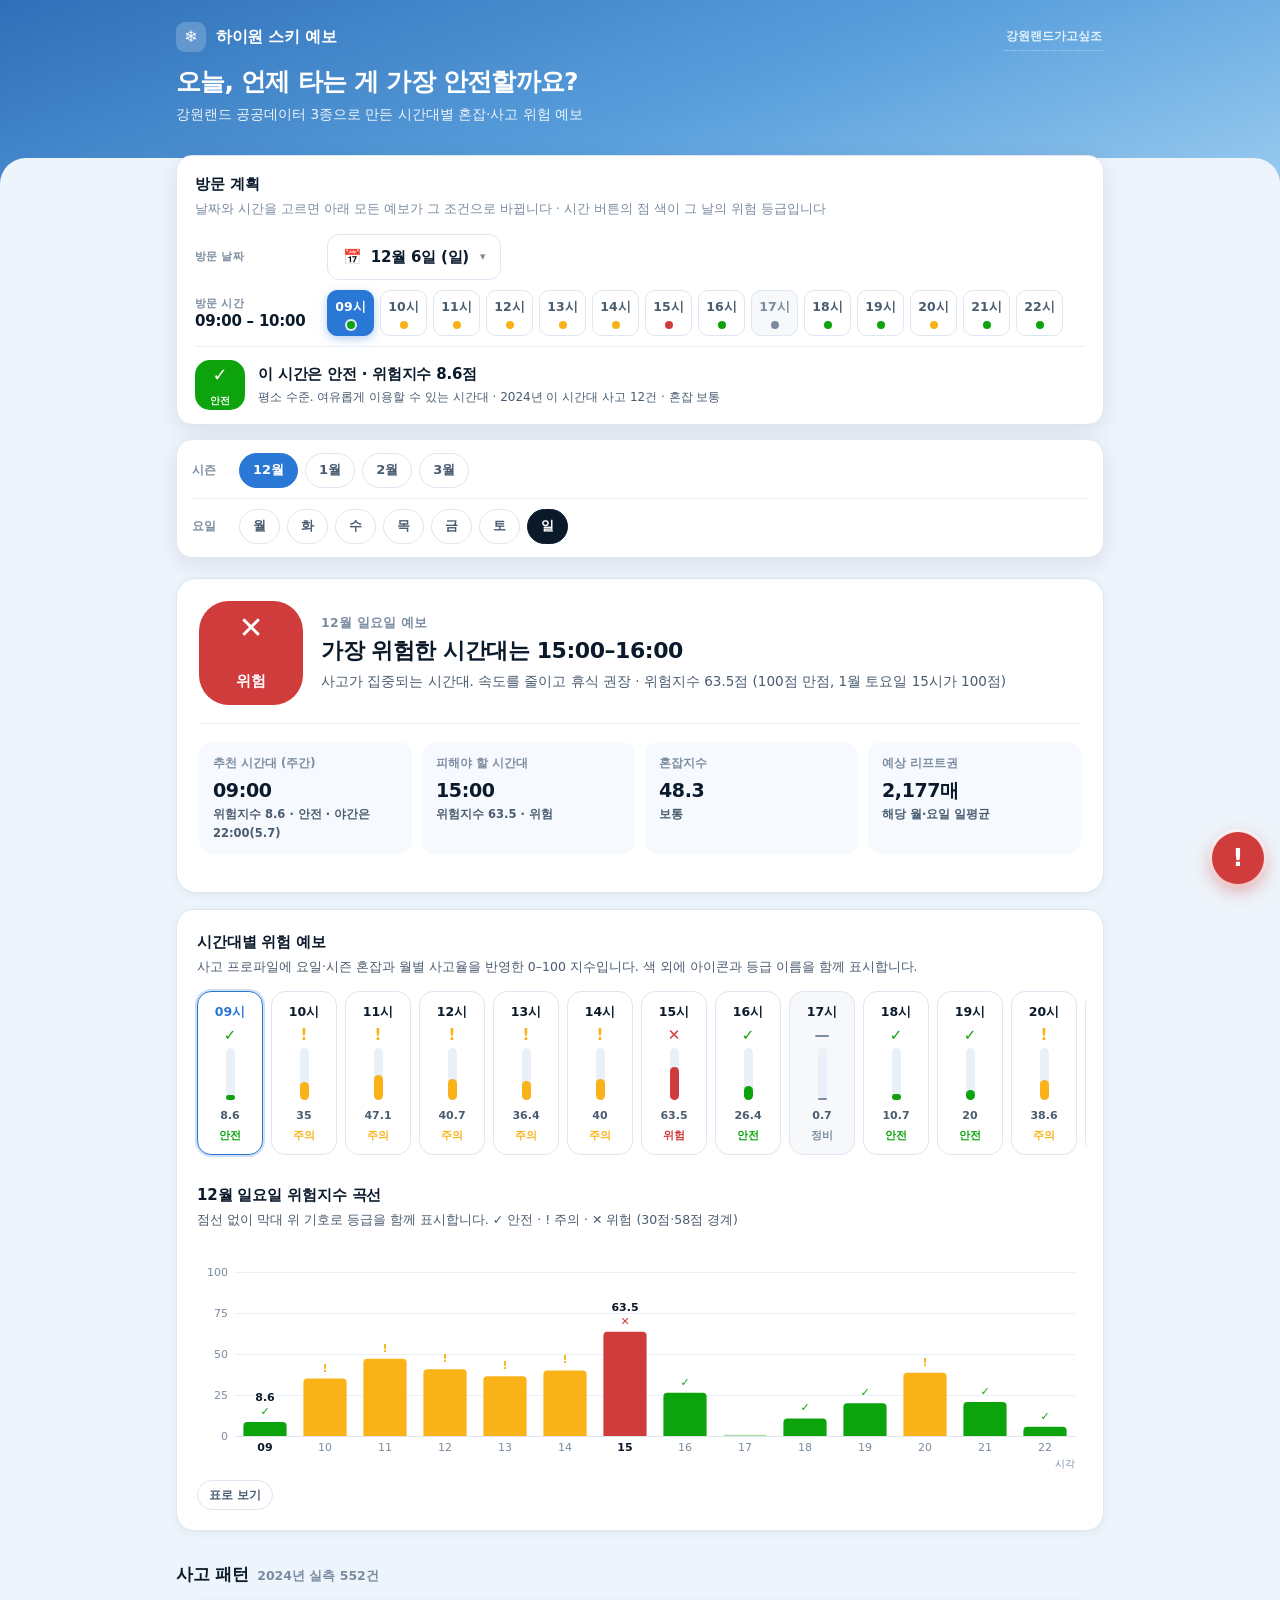
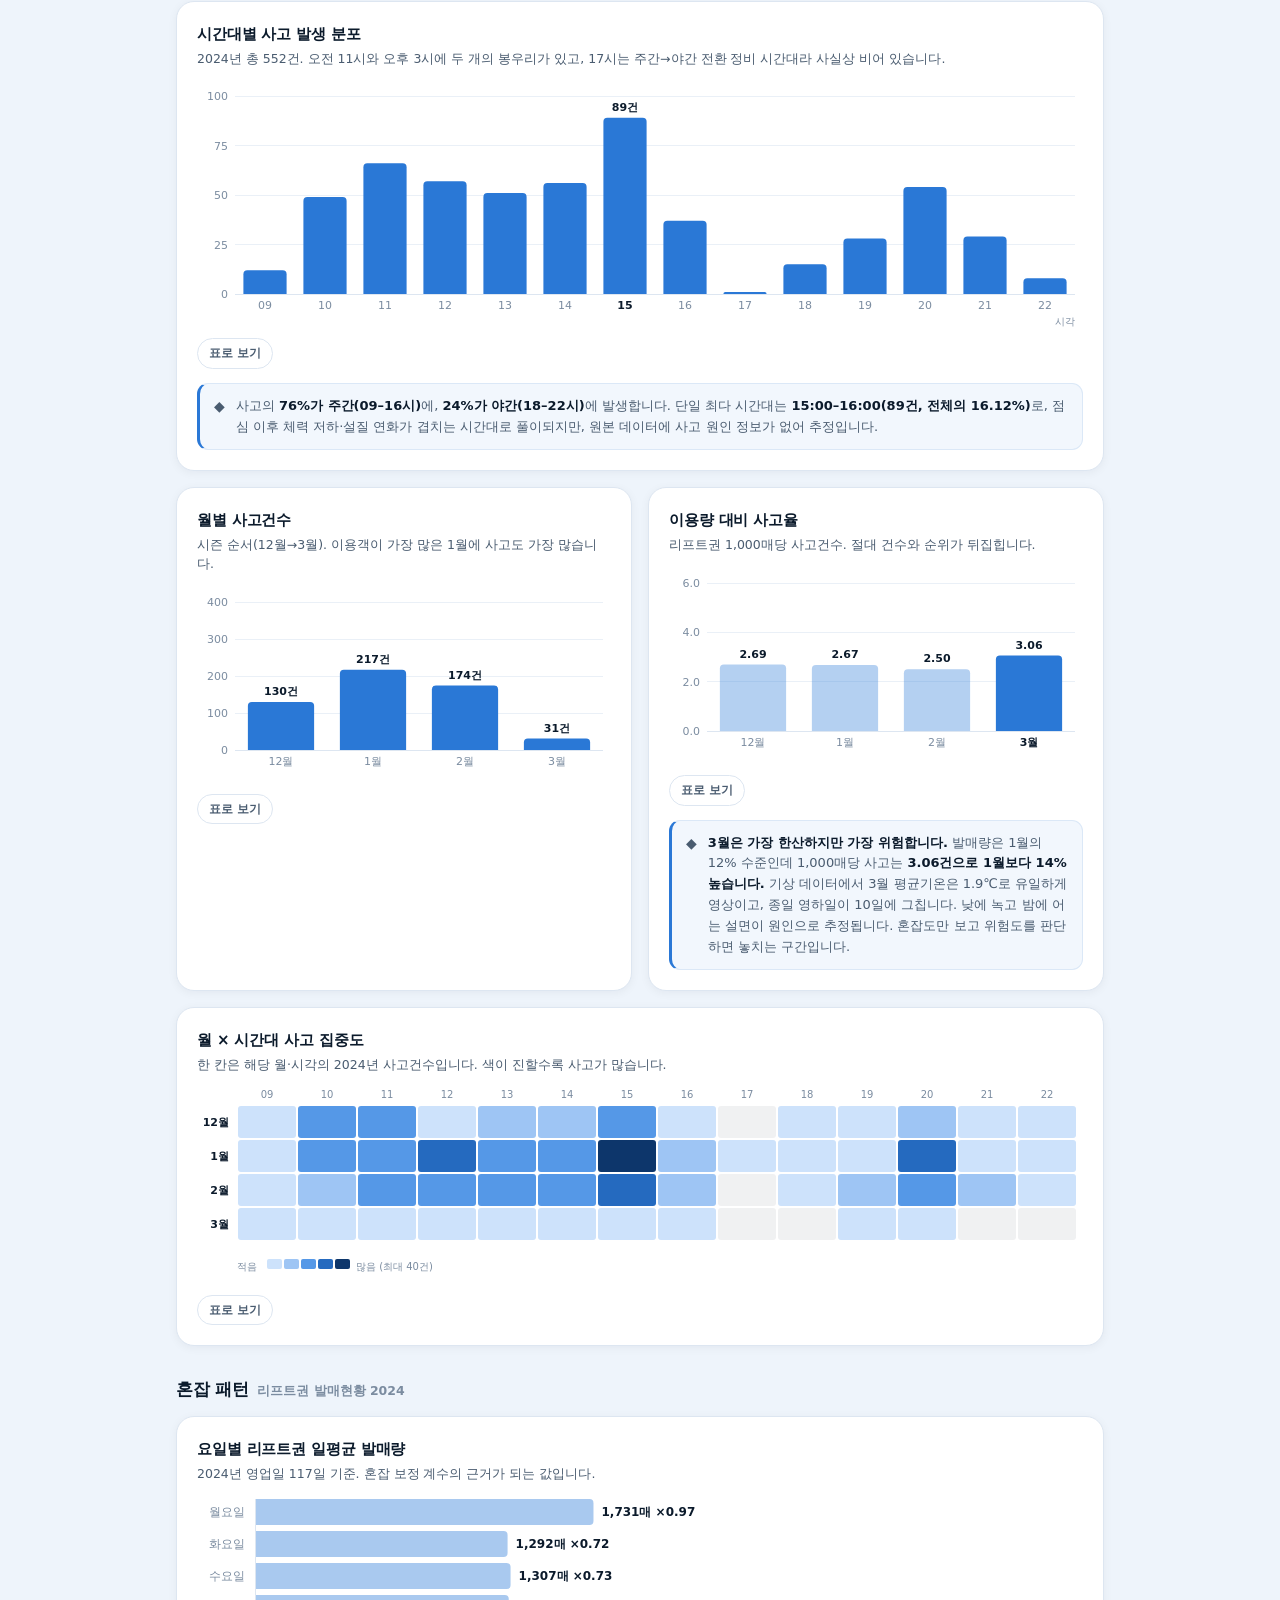
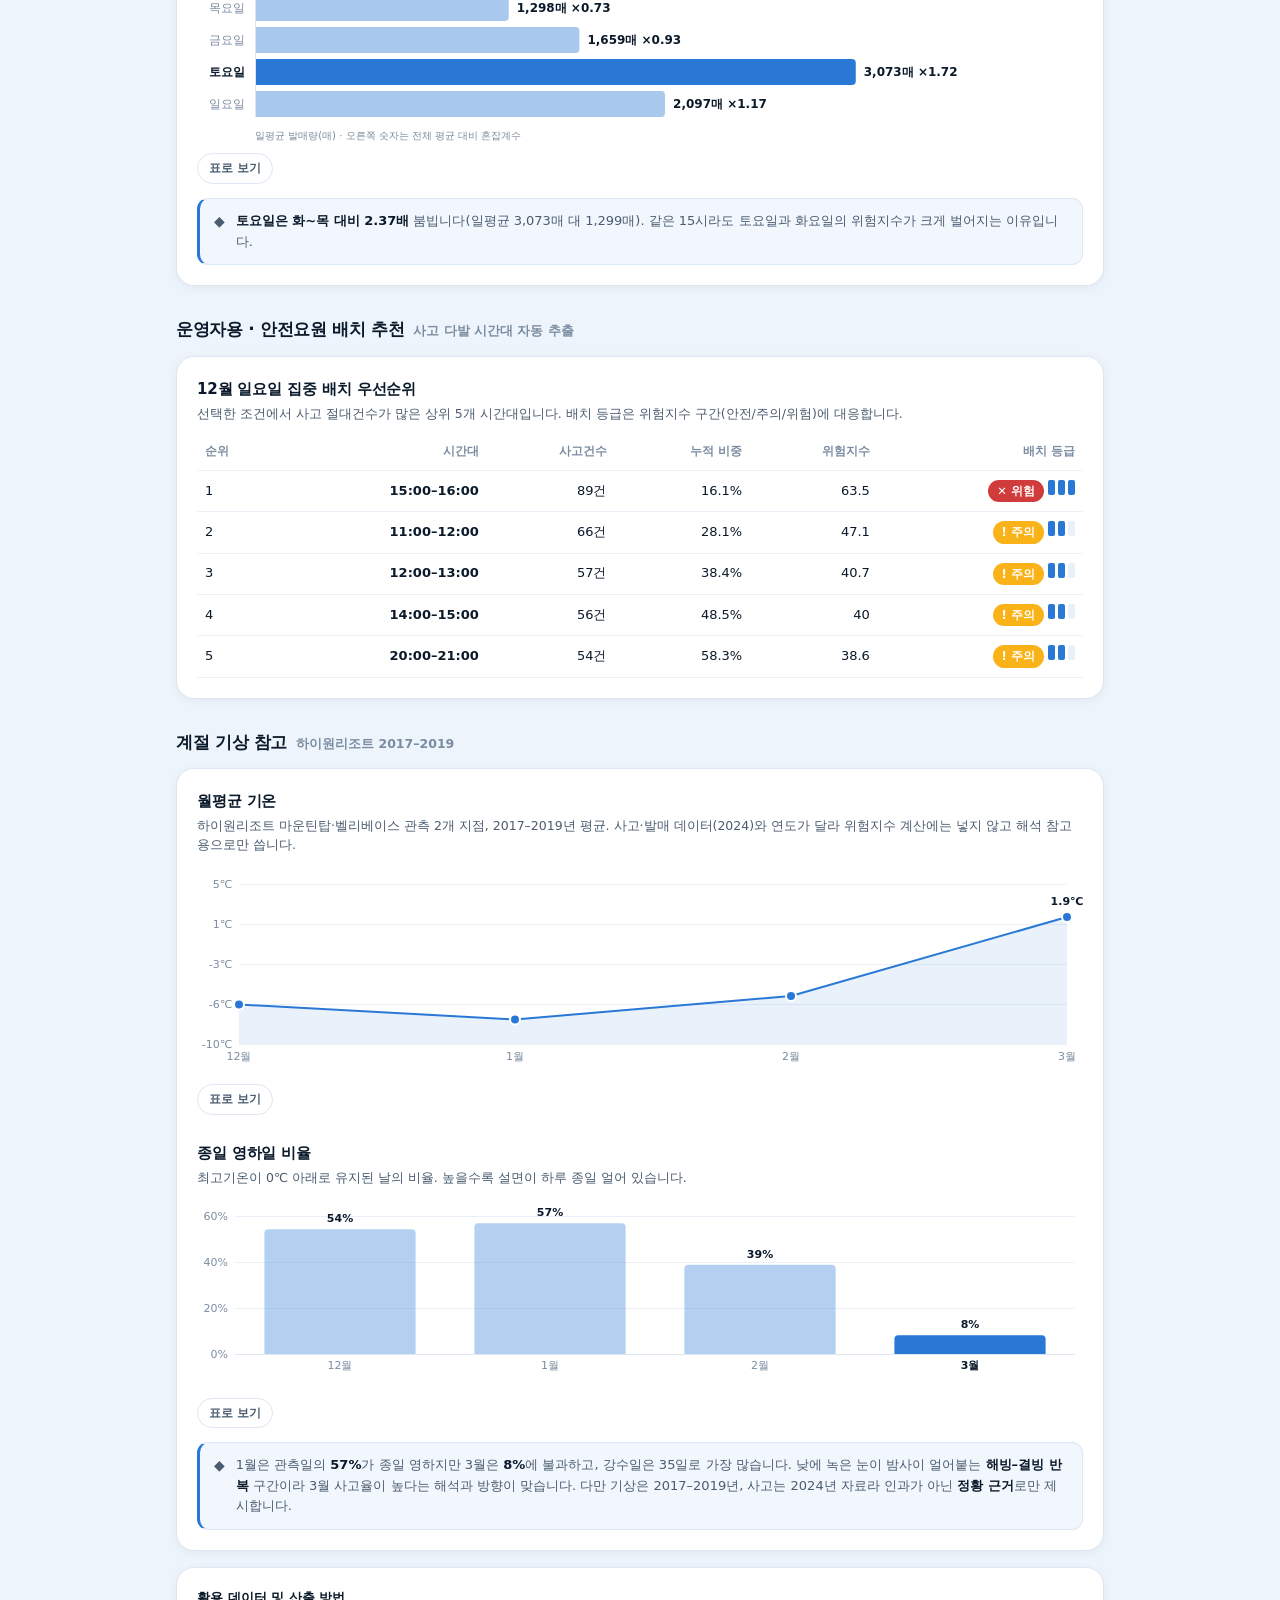
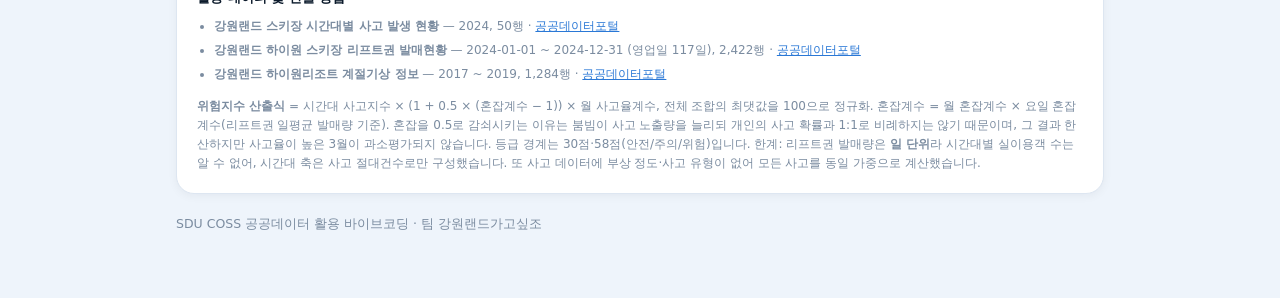
==== commit df62ae90: "소개 팝업 개편 — 쇠퇴 극복 서사 + 팀명 클릭 트리거 - SVG 제목: '쇠퇴하는 스키장, 데이터로 되살립니다' (발표 서사에 맞춤) - 첫 접속 자동 팝업·localStora" ====
--- a/index.html
+++ b/index.html
@@ -51,7 +51,12 @@
   display:grid; place-items:center; font-size:16px;
 }
 .brand h1{ margin:0; font-size:16px; font-weight:800; }
-.brand .team{ margin-left:auto; font-size:11.5px; font-weight:600; opacity:.85; }
+.brand .team{
+  margin-left:auto; font:inherit; font-size:11.5px; font-weight:600; opacity:.85;
+  background:none; border:none; color:#fff; cursor:pointer; padding:4px 2px;
+  border-bottom:1px dotted rgba(255,255,255,.55); transition:.15s;
+}
+.brand .team:hover{ opacity:1; border-bottom-color:#fff; }
 .tagline{ margin:14px 0 0; font-size:25px; font-weight:800; letter-spacing:-.03em; line-height:1.3; }
 .tagline small{ display:block; font-size:13.5px; font-weight:500; opacity:.9; margin-top:7px; letter-spacing:0; }
 
@@ -313,6 +318,9 @@
   box-shadow:0 24px 70px rgba(11,26,43,.45);
   display:flex; flex-direction:column;
 }
+@media (min-width:720px){
+  .ob{ width:min(644px, 100%); }   /* 데스크톱에서는 1.4배 */
+}
 .ob-body{ overflow:auto; min-height:0; -webkit-overflow-scrolling:touch; }
 .ob-body img{ display:block; width:100%; height:auto; }
 .ob-x{
@@ -403,7 +411,8 @@
     <div class="brand">
       <span class="mark" aria-hidden="true">❄</span>
       <h1>하이원 스키 예보</h1>
-      <span class="team">강원랜드가고싶조</span>
+      <button class="team" id="obOpen" type="button"
+              title="프로젝트 소개 보기" aria-haspopup="dialog">강원랜드가고싶조</button>
     </div>
     <p class="tagline">
       오늘, 언제 타는 게 가장 안전할까요?
@@ -535,7 +544,6 @@
 
   <div class="foot">
     <span>SDU COSS 공공데이터 활용 바이브코딩 · 팀 강원랜드가고싶조</span>
-    <a href="#" id="obReopen">안내 다시 보기</a>
   </div>
 </div>
 
@@ -544,7 +552,7 @@
   <div class="ob" role="dialog" aria-modal="true" aria-label="스키장 안전 안내">
     <button class="ob-x" id="obX" type="button" aria-label="닫기">✕</button>
     <div class="ob-body">
-      <img src="assets/onboarding.svg" alt="스키장 안전 안내 — 다시 붐비는 슬로프, 언제 타야 안전할까요? 지난 시즌 전국 스키장 이용객은 약 435만 명으로 코로나 이전 수준을 회복했습니다. 전국 스키장 이용객 수 추이 차트.">
+      <img src="assets/onboarding.svg" alt="스키장 안전 안내 — 쇠퇴하는 스키장, 데이터로 되살립니다. 지난 시즌 전국 스키장 이용객은 약 435만 명으로 코로나 이전 수준을 회복했습니다. 전국 스키장 이용객 수 추이 차트.">
     </div>
     <div class="ob-foot">
       <button class="ob-start" id="obStart" type="button">시작하기</button>
@@ -962,25 +970,18 @@
     window.__fbUpdate = update;   // 데모·테스트용: 특정 시각을 주입해 상태 확인
   })();
 
-  // ---- 첫 접속 온보딩 팝업: 한 번 닫으면 다시 띄우지 않는다 ----
+  // ---- 프로젝트 소개 팝업: 상단 팀명을 누르면 열린다 (자동 표시 없음) ----
   (function(){
-    const KEY = 'h1OnboardSeen';
     const back = document.getElementById('obBack');
     const open = () => back.classList.add('open');
-    const close = () => {
-      back.classList.remove('open');
-      try { localStorage.setItem(KEY, '1'); } catch (e) { /* 시크릿 모드 등 */ }
-    };
+    const close = () => back.classList.remove('open');
+    document.getElementById('obOpen').addEventListener('click', open);
     document.getElementById('obX').addEventListener('click', close);
     document.getElementById('obStart').addEventListener('click', close);
     back.addEventListener('click', e => { if (e.target === back) close(); });
     document.addEventListener('keydown', e => {
       if (e.key === 'Escape' && back.classList.contains('open')) close();
     });
-    document.getElementById('obReopen').addEventListener('click', e => { e.preventDefault(); open(); });
-    let seen = null;
-    try { seen = localStorage.getItem(KEY); } catch (e) {}
-    if (!seen) open();
   })();
 
   // ---- 사고 신고 버튼: 패널 토글 (바깥 클릭·Esc 로 닫힘) ----
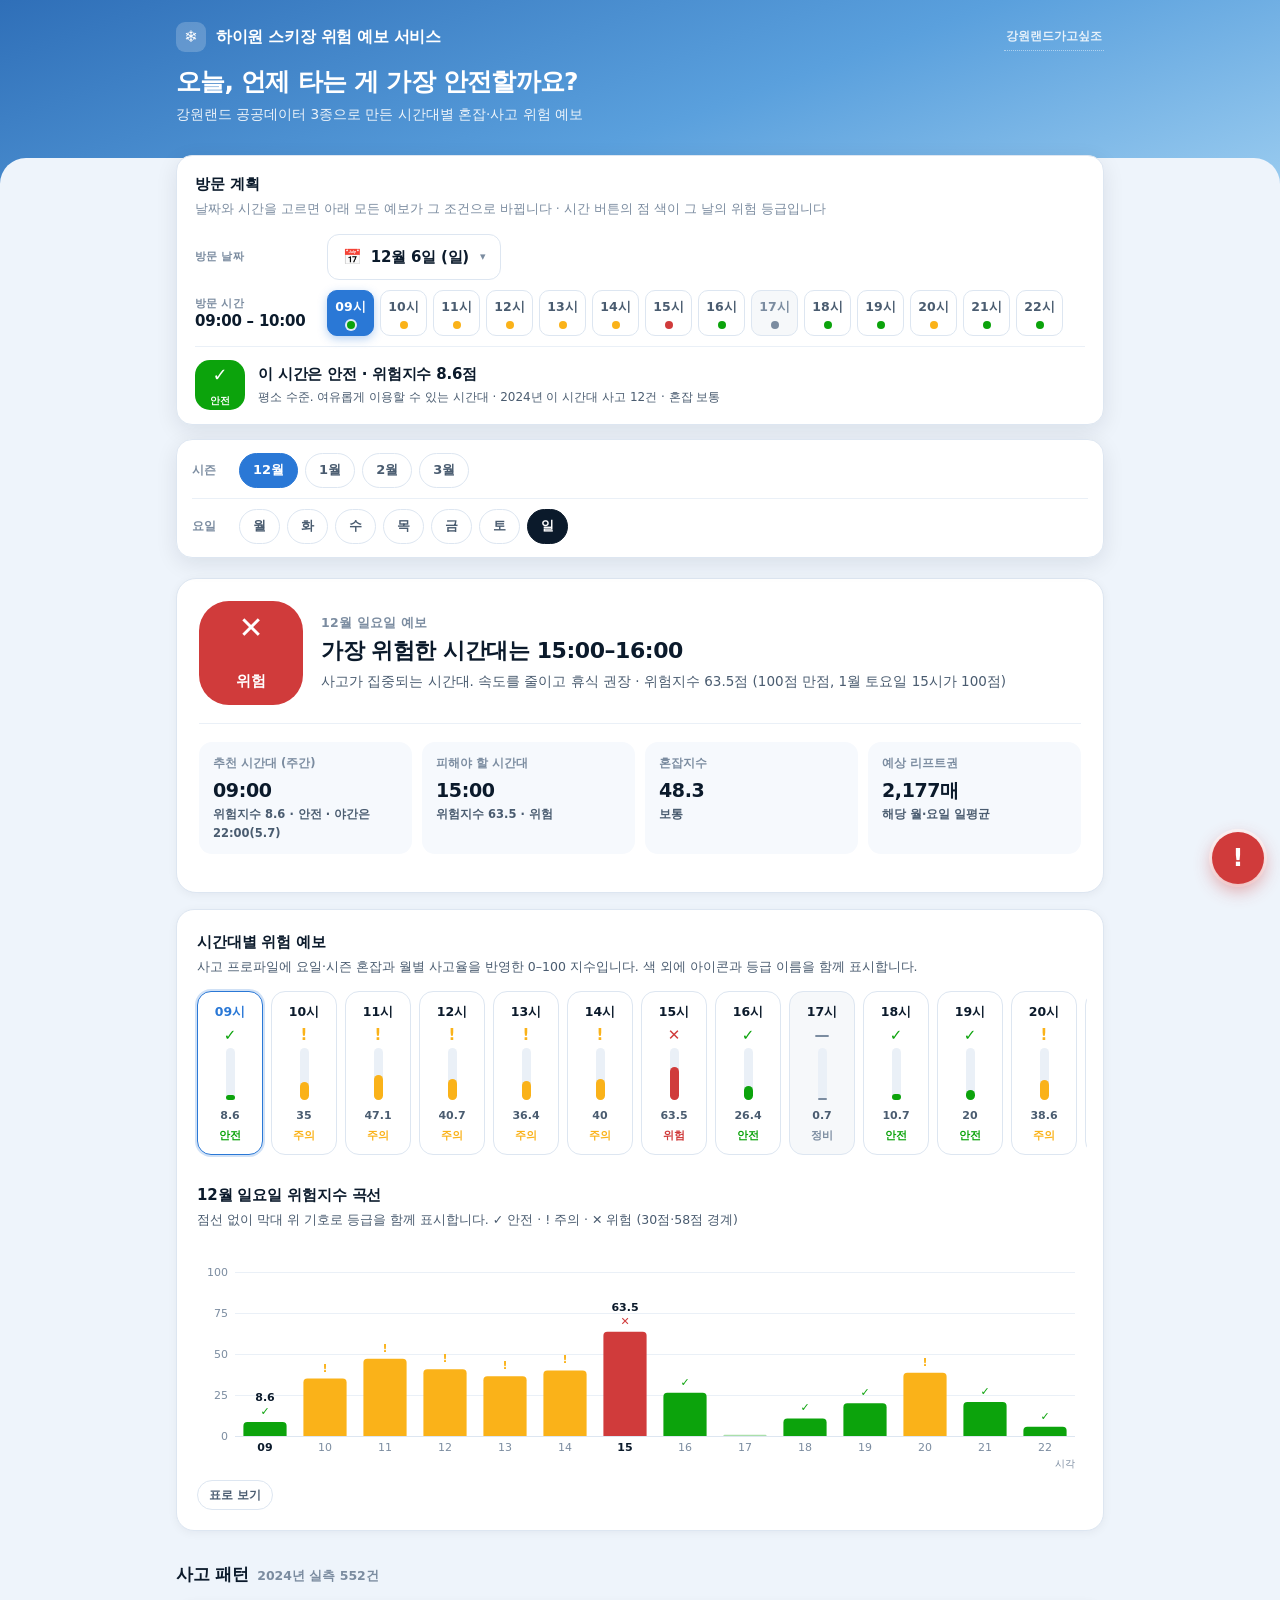
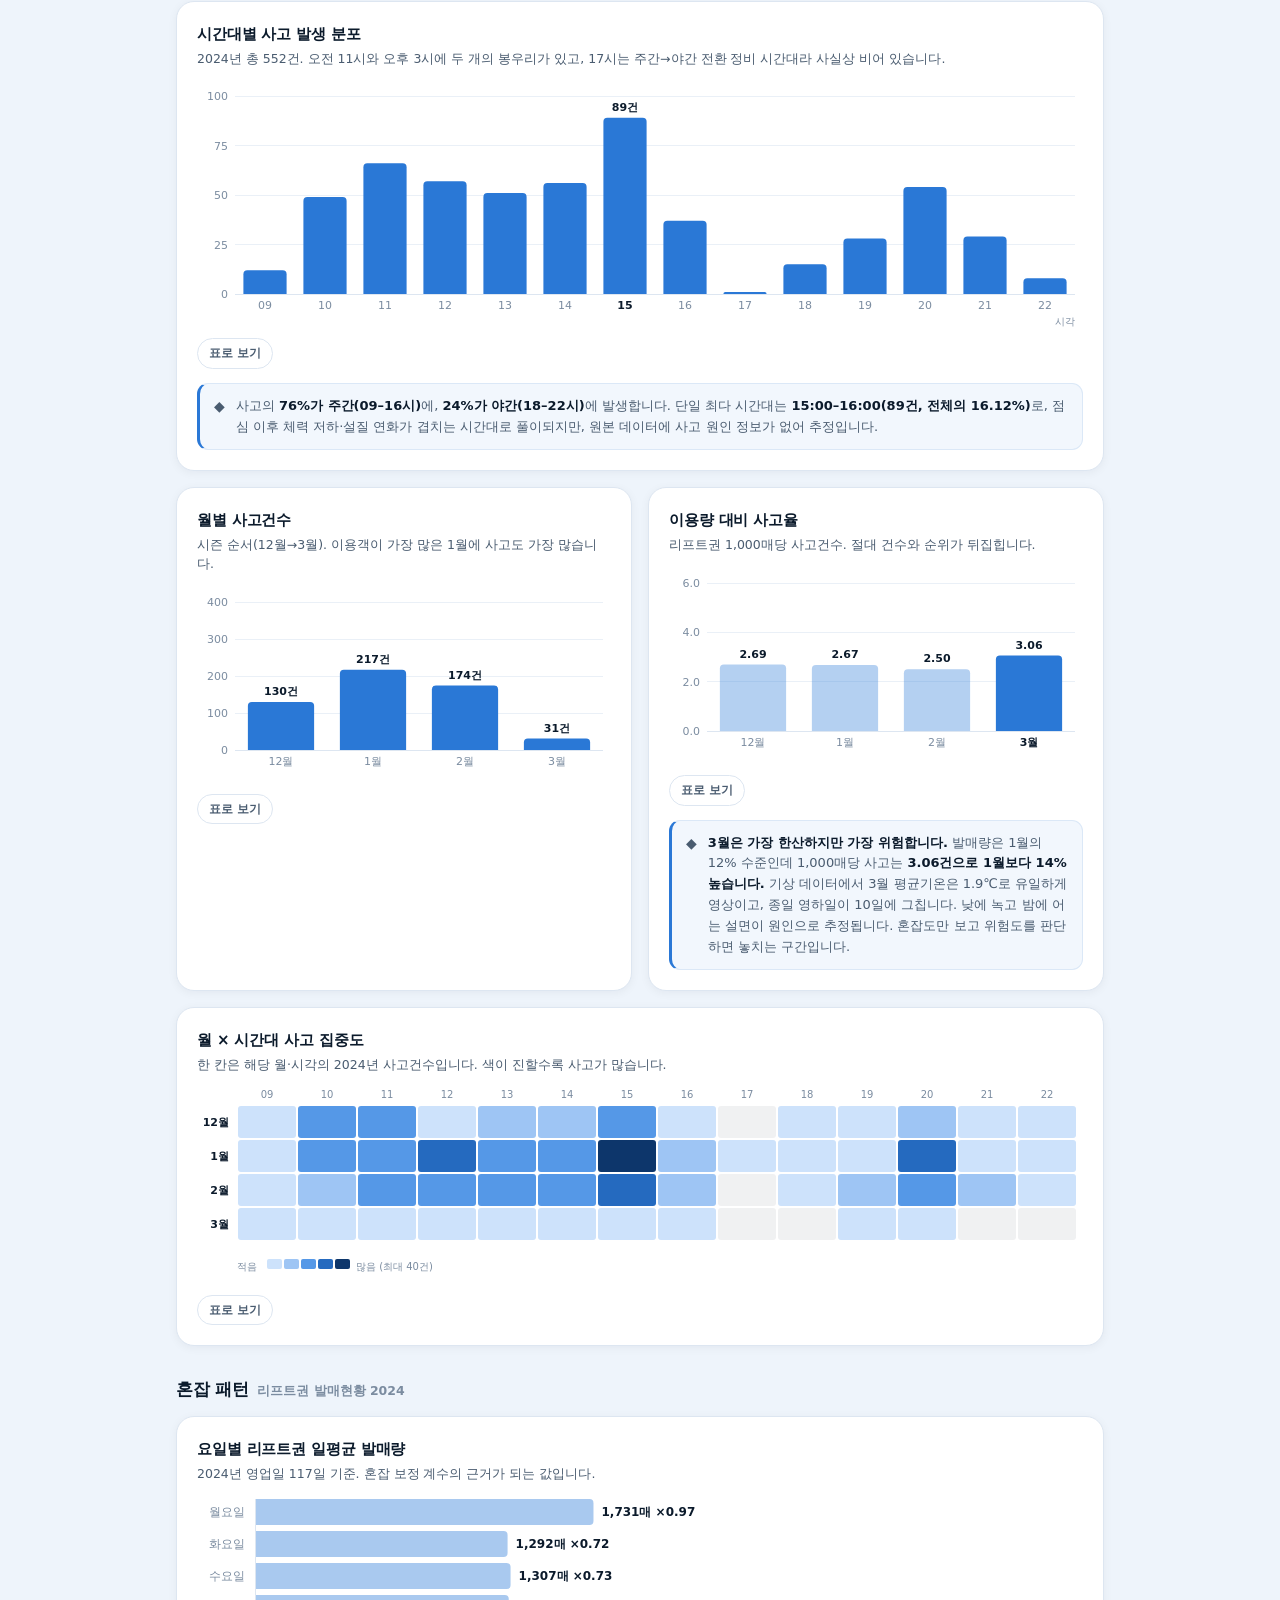
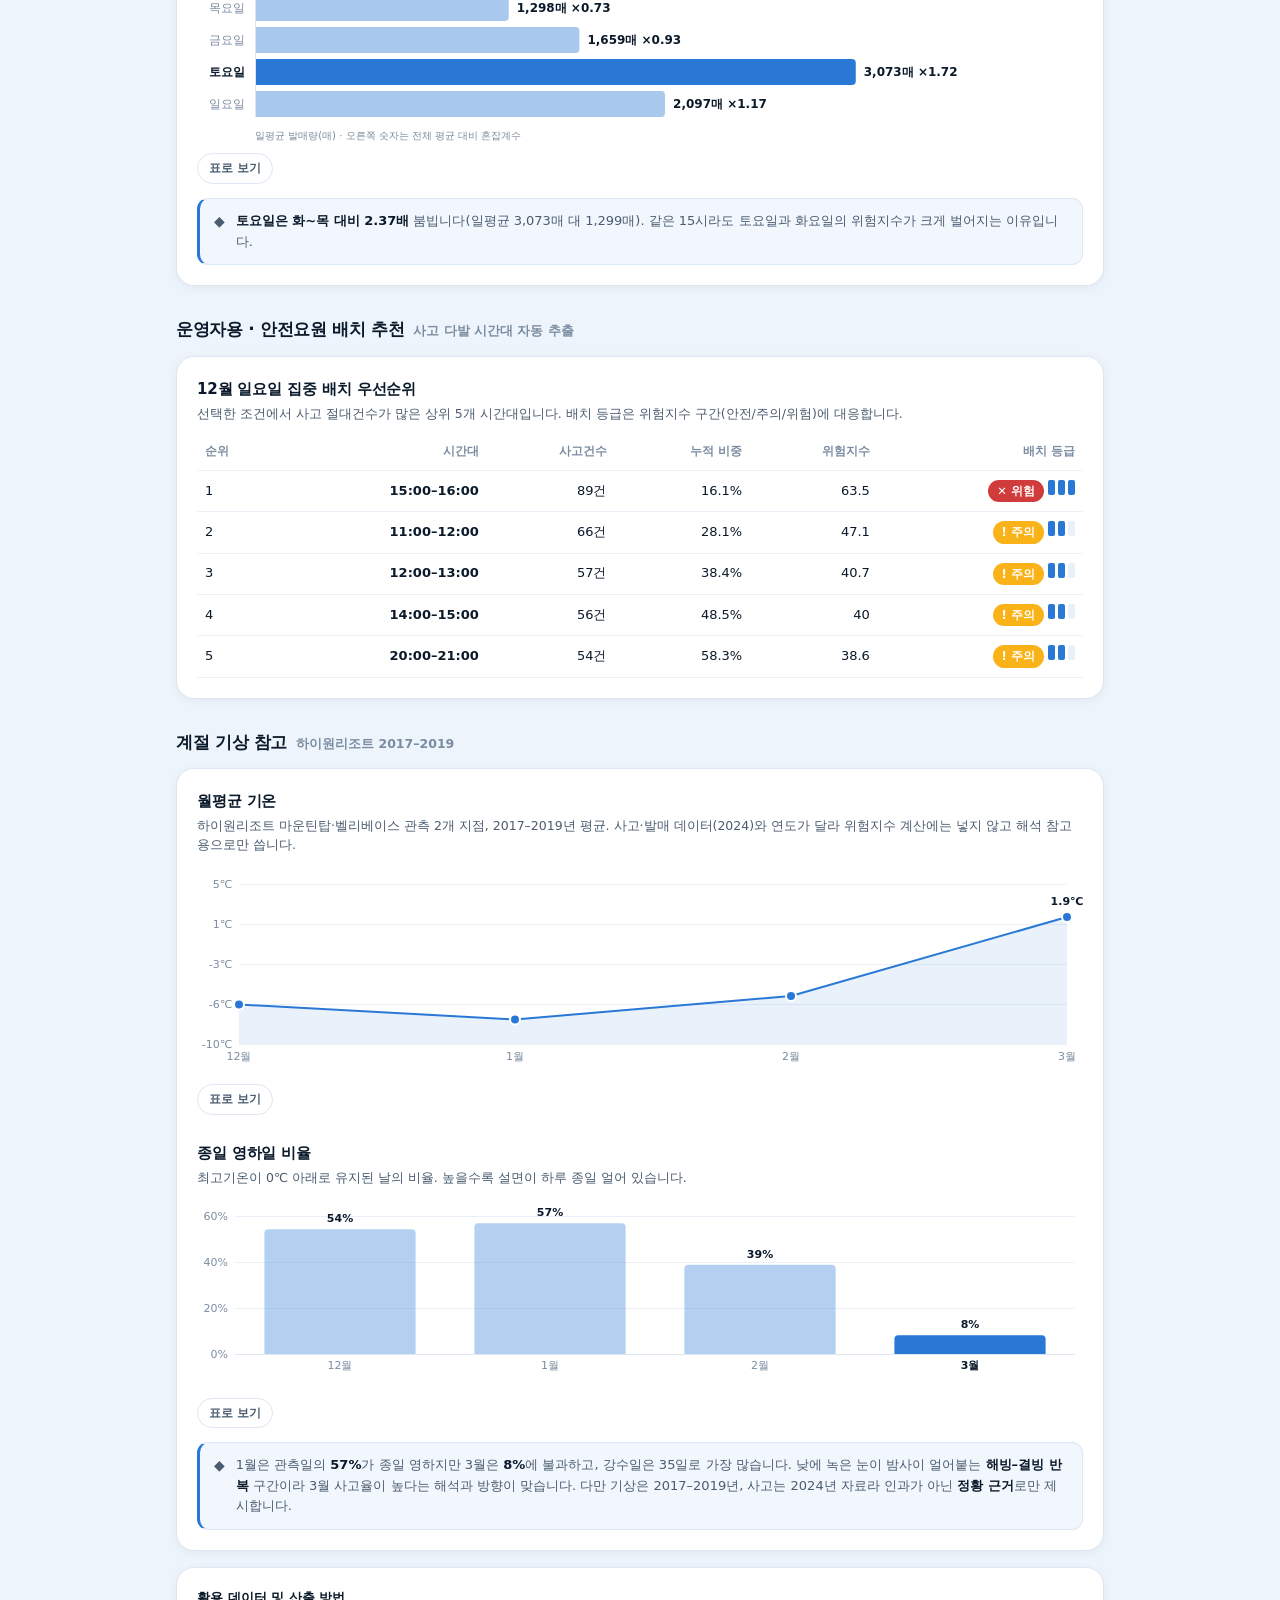
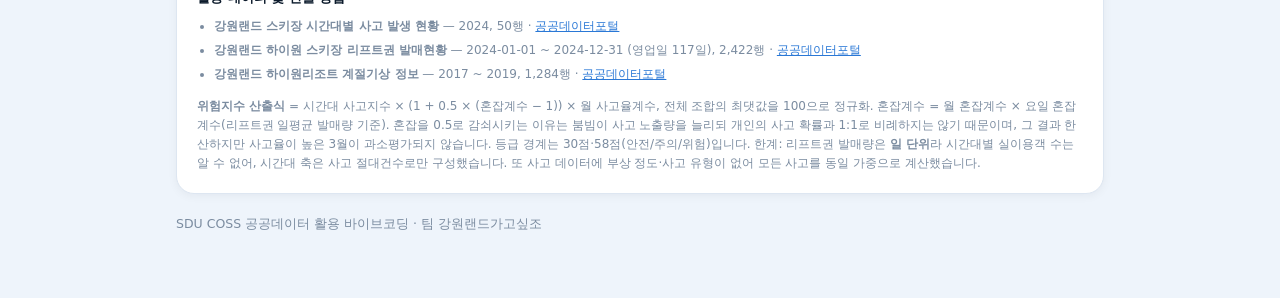
==== commit e33ef5ea: "서비스명 변경: 하이원 스키 예보 → 하이원 스키장 위험 예보 서비스 Co-Authored-By: Claude Opus 5 <noreply@anthropic.com>" ====
--- a/index.html
+++ b/index.html
@@ -5,12 +5,12 @@
 <meta name="viewport" content="width=device-width, initial-scale=1">
 <meta name="description" content="강원랜드 공공데이터 3종으로 만든 하이원 스키장 시간대별 혼잡·사고 위험 예보 서비스">
 <meta name="theme-color" content="#2f6fb8">
-<title>하이원 스키 예보 — 스키장 혼잡·사고 위험 통합 예보</title>
+<title>하이원 스키장 위험 예보 서비스 — 강원랜드 공공데이터 활용</title>
 <link rel="icon" href="data:image/svg+xml,<svg xmlns='http://www.w3.org/2000/svg' viewBox='0 0 100 100'><text y='.9em' font-size='90'>❄️</text></svg>">
 <link rel="stylesheet" href="shared/base.css">
 <style>
 /* ============================================================
-   하이원 스키 예보 — 예보형 (최종 확정 디자인)
+   하이원 스키장 위험 예보 서비스 — 예보형 (최종 확정 디자인)
    기상청 날씨앱 문법: 부드러운 하늘색, 큰 신호등, 가로 시간대 스트립
    ============================================================ */
 :root{
@@ -410,7 +410,7 @@
   <div class="wrap">
     <div class="brand">
       <span class="mark" aria-hidden="true">❄</span>
-      <h1>하이원 스키 예보</h1>
+      <h1>하이원 스키장 위험 예보 서비스</h1>
       <button class="team" id="obOpen" type="button"
               title="프로젝트 소개 보기" aria-haspopup="dialog">강원랜드가고싶조</button>
     </div>
